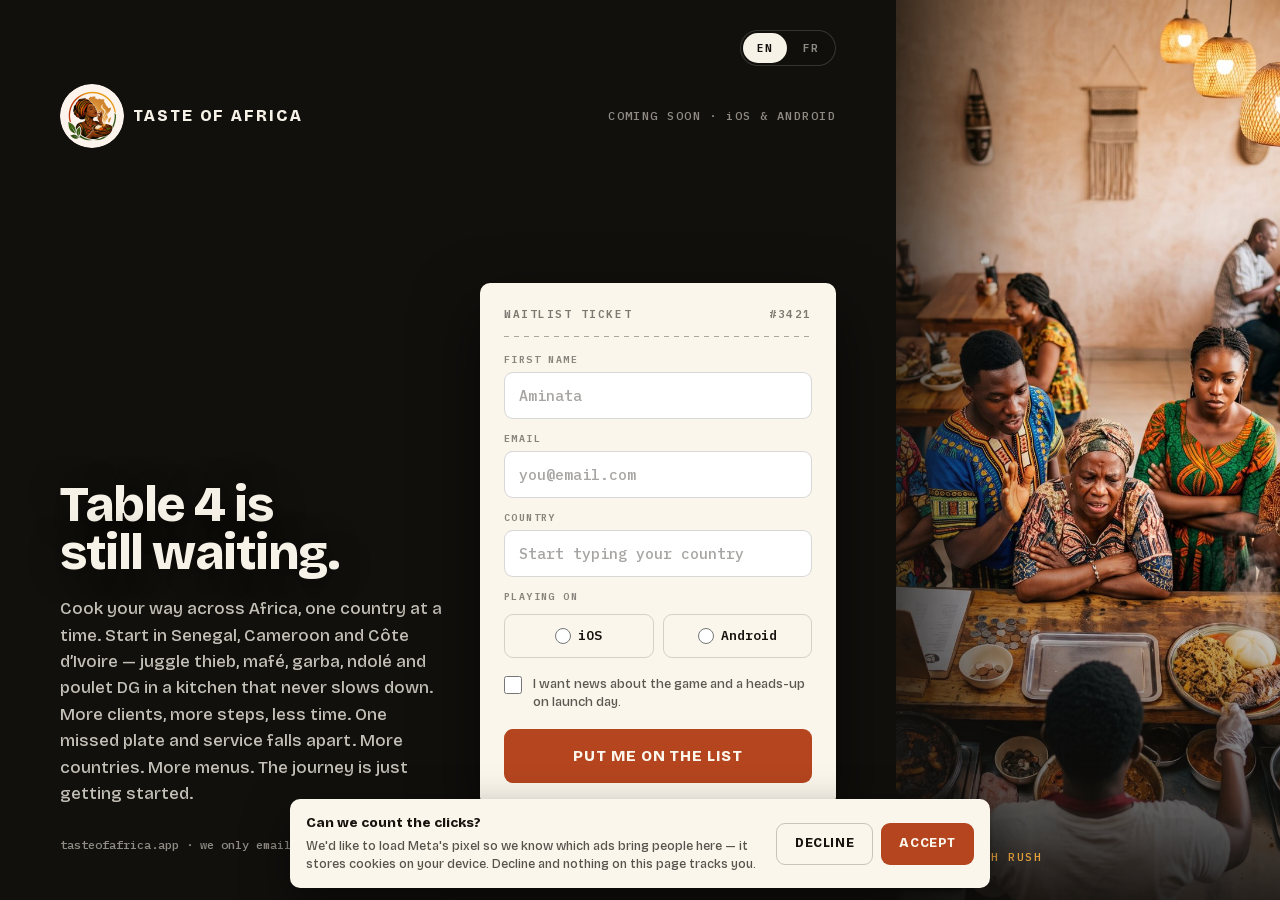
==== index.html @ 326b7d87 "Waitlist branchée sur MailerLite, vérifiée de bout en bout Endpoint du formulaire intégré (compte 25" ====
<!DOCTYPE html>
<html lang="en">
<head>
<meta charset="utf-8">
<meta name="viewport" content="width=device-width, initial-scale=1, viewport-fit=cover">
<title>Taste of Africa — a mobile cooking game. Join the waitlist.</title>
<meta name="description" content="Cook your way across Africa, one country at a time. Senegal, Cameroon, Côte d’Ivoire and more — thieb, mafé, garba, ndolé, poulet DG. Serve every plate before the table walks out. Coming soon on iOS and Android.">
<link rel="canonical" href="https://tasteofafrica.app/">
<meta name="theme-color" content="#12100D">
<meta name="color-scheme" content="dark">

<meta property="og:type" content="website">
<meta property="og:site_name" content="Taste of Africa">
<meta property="og:title" content="Table 4 is still waiting.">
<meta property="og:description" content="A mobile cooking game set in a busy African kitchen. Prep, assemble, fire, plate — before the table walks out. Coming soon.">
<meta property="og:url" content="https://tasteofafrica.app/">
<meta property="og:image" content="https://tasteofafrica.app/assets/og.jpg">
<meta property="og:image:width" content="1200">
<meta property="og:image:height" content="630">
<meta property="og:image:alt" content="A chef preparing food in a warm African kitchen, over the words Table 4 is still waiting.">
<meta name="twitter:card" content="summary_large_image">
<meta name="twitter:title" content="Table 4 is still waiting.">
<meta name="twitter:description" content="A mobile cooking game set in a busy African kitchen. Coming soon.">
<meta name="twitter:image" content="https://tasteofafrica.app/assets/og.jpg">

<!-- Small sizes get the logo's tricolour ring: the full illustration is a
     smudge below ~56px. Larger sizes get the artwork itself. -->
<link rel="icon" href="assets/favicon-32.png" sizes="32x32" type="image/png">
<link rel="icon" href="assets/favicon-48.png" sizes="48x48" type="image/png">
<link rel="icon" href="assets/favicon-192.png" sizes="192x192" type="image/png">
<link rel="apple-touch-icon" href="assets/apple-touch-icon.png">
<link rel="preload" as="image" href="assets/logo.png">
<link rel="preload" as="image" href="assets/hero.jpg">

<link rel="preload" as="font" type="font/woff2" href="assets/fonts/bricolage-grotesque-latin.woff2" crossorigin>
<link rel="preload" as="font" type="font/woff2" href="assets/fonts/ibm-plex-mono-500-latin.woff2" crossorigin>
<link rel="stylesheet" href="assets/fonts.css">

<style>
/* ─────────────────────────────────────────────────────────────
   Taste of Africa — waitlist one-pager
   Design: Claude Design handoff, options 1c (mobile) + 2a (desktop)
   ───────────────────────────────────────────────────────────── */

:root {
  --ink:        #12100D;   /* page background          */
  --ink-warm:   #16120E;   /* text on paper            */
  --cream:      #F7F2E8;   /* text on ink              */
  --paper:      #FBF6EC;   /* the waitlist ticket      */
  --amber:      #E8A33D;   /* accent / logo mark       */
  --amber-hi:   #F5B455;
  --rust:       #B4451F;   /* primary action           */
  --rust-hi:    #C9552C;

  --display: 'Bricolage Grotesque', system-ui, -apple-system, sans-serif;
  --mono: 'IBM Plex Mono', ui-monospace, SFMono-Regular, Menlo, monospace;

  --gutter: 20px;
}

*, *::before, *::after { box-sizing: border-box; }

html { -webkit-text-size-adjust: 100%; }

body {
  margin: 0;
  background: var(--ink);
  color: var(--cream);
  font-family: var(--display);
  font-weight: 500;
  -webkit-font-smoothing: antialiased;
  -webkit-tap-highlight-color: transparent;
}

a { color: var(--amber); text-decoration: none; }
a:hover { color: var(--amber-hi); }

:focus-visible {
  outline: 2px solid var(--amber);
  outline-offset: 3px;
  border-radius: 4px;
}

.skip {
  position: absolute; left: -9999px; top: 0; z-index: 20;
  padding: 12px 16px; background: var(--paper); color: var(--ink-warm);
  font: 600 13px/1 var(--mono); border-radius: 0 0 8px 0;
}
.skip:focus { left: 0; color: var(--ink-warm); }

/* ── shell ─────────────────────────────────────────────────── */

.page {
  min-height: 100vh;
  min-height: 100dvh;
  display: flex;
  justify-content: center;
}

.shell {
  width: 100%;
  max-width: 430px;
  padding: calc(22px + env(safe-area-inset-top)) var(--gutter)
           calc(26px + env(safe-area-inset-bottom));
  display: grid;
  grid-template-columns: minmax(0, 1fr);
  grid-template-areas:
    "topbar"
    "masthead"
    "reel"
    "body"
    "colophon";
  gap: 20px;
  align-content: start;
}

/* ── language switch, its own slim row at the very top ─────── */

.topbar {
  grid-area: topbar;
  display: flex;
  justify-content: flex-end;
}

.langswitch {
  display: flex;
  gap: 2px;
  padding: 2px;
  border: 1px solid rgba(247, 242, 232, .16);
  border-radius: 999px;
  background: rgba(18, 16, 13, .4);
}

.langswitch__btn {
  min-width: 38px;
  min-height: 28px;
  padding: 0 10px;
  border: none;
  border-radius: 999px;
  background: transparent;
  color: rgba(247, 242, 232, .55);
  font: 600 10.5px/1 var(--mono);
  letter-spacing: .1em;
  cursor: pointer;
}
.langswitch__btn:hover { color: var(--cream); }
.langswitch__btn[aria-pressed="true"] {
  background: var(--cream);
  color: var(--ink);
}

/* ── masthead ──────────────────────────────────────────────── */

.masthead {
  grid-area: masthead;
  display: flex;
  align-items: center;
  justify-content: space-between;
  gap: 12px;
}

.wordmark { display: flex; align-items: center; gap: 9px; }

/* The artwork only reads from about 56px up — below that it is a brown
   smudge, which is why the favicon uses the ring mark instead. */
.wordmark__mark {
  width: 52px; height: 52px;
  flex: none;
  display: block;
  border-radius: 50%;
}

.wordmark__text {
  font: 800 12.5px/1 var(--display);
  letter-spacing: .1em;
  text-transform: uppercase;
  margin: 0;
  /* the brand name never breaks; the badge beside it wraps instead —
     "OUVERTURE IMMINENTE" is long enough to push both onto two lines */
  white-space: nowrap;
}

.launch-badge {
  font: 500 10px/1 var(--mono);
  letter-spacing: .1em;
  color: rgba(247, 242, 232, .55);
  text-align: right;
}
.launch-badge .badge-long { display: none; }

/* ── video ─────────────────────────────────────────────────── */

.reel {
  grid-area: reel;
  position: relative;
}

.reel__frame {
  position: relative;
  border-radius: 22px;
  overflow: hidden;
  border: 1px solid rgba(247, 242, 232, .12);
  background: #000;
}

.reel__video {
  display: block;
  width: 100%;
  height: 268px;
  object-fit: cover;
  object-position: 50% 45%;
  background: #000;
}

.reel__scrim {
  position: absolute; left: 0; right: 0; bottom: 0;
  height: 96px;
  background: linear-gradient(180deg, rgba(18, 16, 13, 0), rgba(18, 16, 13, .9));
  pointer-events: none;
}

.reel__label {
  position: absolute; left: 16px; bottom: 14px;
  font: 500 10.5px/1 var(--mono);
  letter-spacing: .12em;
  color: var(--amber);
  pointer-events: none;
}


/* ── body: lede + ticket ───────────────────────────────────── */

.body {
  grid-area: body;
  display: flex;
  flex-direction: column;
  gap: 20px;
  min-width: 0;
}

.lede { min-width: 0; }

.lede h1 {
  margin: 0;
  font: 800 34px/1.02 var(--display);
  letter-spacing: -.02em;
  text-wrap: balance;
}

.lede p {
  margin: 10px 0 0;
  font: 500 14.5px/1.55 var(--display);
  color: rgba(247, 242, 232, .66);
  text-wrap: pretty;
}

/* ── the waitlist ticket ───────────────────────────────────── */

.ticket {
  /* the page is dark, but this card is paper — native inputs, checkboxes and
     radios must render light or Chrome fills them with the dark UA colours */
  color-scheme: light;
  background: var(--paper);
  color: var(--ink-warm);
  border-radius: 8px;
  padding: 20px 18px 18px;
  box-shadow: 0 14px 34px rgba(0, 0, 0, .35);
}

.ticket__head {
  display: flex;
  align-items: baseline;
  justify-content: space-between;
  font: 600 10.5px/1 var(--mono);
  letter-spacing: .14em;
  color: rgba(22, 18, 14, .55);
}

.ticket__head h2 {
  font: inherit;
  letter-spacing: inherit;
  margin: 0;
}

.ticket__perf {
  height: 1px;
  margin: 14px 0 16px;
  background: repeating-linear-gradient(90deg, rgba(22, 18, 14, .35) 0 5px, transparent 5px 10px);
}

.form { display: flex; flex-direction: column; gap: 14px; }

.field { display: flex; flex-direction: column; gap: 6px; }

.field__label,
.legend {
  padding-inline: 0;
  font: 600 9.5px/1 var(--mono);
  letter-spacing: .14em;
  color: rgba(22, 18, 14, .5);
  text-transform: uppercase;
  padding: 0;
}

.field input {
  width: 100%;
  padding: 13px;
  border: 1.5px solid rgba(22, 18, 14, .16);
  border-radius: 9px;
  background: #fff;
  color: var(--ink-warm);
  font: 500 16px var(--mono);   /* 16px keeps iOS from zooming on focus */
  outline: none;
}
.field input::placeholder { color: rgba(22, 18, 14, .38); }
.field input:focus { border-color: var(--ink-warm); }
.field input:user-invalid { border-color: var(--rust); }

/* country picker — a real <select>, so phones show their native wheel */
.field select {
  width: 100%;
  padding: 13px 38px 13px 13px;
  border: 1.5px solid rgba(22, 18, 14, .16);
  border-radius: 9px;
  background-color: #fff;
  color: var(--ink-warm);
  font: 500 16px var(--mono);
  outline: none;
  cursor: pointer;
  appearance: none;
  -webkit-appearance: none;
  background-image: url("data:image/svg+xml,%3Csvg xmlns='http://www.w3.org/2000/svg' viewBox='0 0 12 8'%3E%3Cpath d='M1 1.5 6 6.5l5-5' fill='none' stroke='%2316120E' stroke-width='1.7' stroke-linecap='round' stroke-linejoin='round'/%3E%3C/svg%3E");
  background-repeat: no-repeat;
  background-position: right 14px center;
  background-size: 12px 8px;
}
.field select:focus { border-color: var(--ink-warm); }

/* ── country type-ahead ───────────────────────────────────────
   262 options is unusable with a thumb, so the script swaps the
   <select> for this. The select stays in the DOM: it is the form
   control that actually submits, and the no-JavaScript fallback. */

.combo { position: relative; }
.combo[hidden] { display: none; }

/* once the script is running, the native select steps aside */
[data-country-field].combo-ready select { display: none; }

.combo__input {
  width: 100%;
  padding: 13px;
  border: 1.5px solid rgba(22, 18, 14, .16);
  border-radius: 9px;
  background: #fff;
  color: var(--ink-warm);
  font: 500 16px var(--mono);   /* 16px keeps iOS from zooming on focus */
  outline: none;
}
.combo__input::placeholder { color: rgba(22, 18, 14, .38); }
.combo__input:focus { border-color: var(--ink-warm); }
.combo__input[aria-expanded="true"] { border-color: var(--ink-warm); }
/* flag an unresolved entry only once they have left the field — not on the
   first keystroke, while they are still typing */
.combo__input[data-picked="no"]:not(:placeholder-shown):not(:focus) { border-color: var(--rust); }

.combo__list {
  position: absolute;
  z-index: 12;
  top: calc(100% + 5px);
  left: 0; right: 0;
  margin: 0;
  padding: 5px;
  list-style: none;
  max-height: min(42vh, 260px);
  overflow-y: auto;
  overscroll-behavior: contain;
  -webkit-overflow-scrolling: touch;
  background: #fff;
  border: 1.5px solid rgba(22, 18, 14, .16);
  border-radius: 9px;
  box-shadow: 0 16px 34px rgba(22, 18, 14, .22);
}
.combo__list[hidden] { display: none; }

.combo__option {
  padding: 11px 10px;
  border-radius: 6px;
  font: 500 14.5px/1.2 var(--mono);
  color: var(--ink-warm);
  cursor: pointer;
}
.combo__option[aria-selected="true"],
.combo__option:hover {
  background: rgba(180, 69, 31, .1);
  color: var(--rust);
}
.combo__option b { font-weight: 600; color: var(--rust); }

.combo__empty {
  padding: 11px 10px;
  font: 500 13px/1.35 var(--display);
  color: rgba(22, 18, 14, .5);
}
/* still on the placeholder option: read as a placeholder */
.field select:invalid { color: rgba(22, 18, 14, .38); }
.field select optgroup { font: 600 13px var(--mono); color: rgba(22, 18, 14, .55); }
.field select option { color: var(--ink-warm); font-weight: 500; }

.platform {
  border: none;
  margin: 0;
  padding: 0;
  display: flex;
  flex-direction: column;
}

/* A <legend> is not an ordinary flex child — browsers lift it out of the
   flow to sit in the fieldset's border, so `gap` on .platform does
   nothing at all. The breathing room has to come from here. */
.platform__options { display: flex; gap: 8px; margin-top: 11px; }

.platform__opt {
  flex: 1;
  display: flex;
  align-items: center;
  justify-content: center;
  gap: 7px;
  min-height: 46px;
  border: 1.5px solid rgba(22, 18, 14, .16);
  border-radius: 9px;
  font: 600 13px/1 var(--mono);
  cursor: pointer;
}
.platform__opt:hover { border-color: var(--ink-warm); }
.platform__opt:has(input:checked) { border-color: var(--ink-warm); }
.platform__opt:has(input:focus-visible) { outline: 2px solid var(--rust); outline-offset: 2px; }
.platform__opt input { width: 16px; height: 16px; accent-color: var(--rust); margin: 0; }

.consent {
  display: flex;
  gap: 10px;
  align-items: flex-start;
  font: 500 12px/1.45 var(--display);
  color: rgba(22, 18, 14, .7);
  cursor: pointer;
  padding: 2px 0;
}
.consent input {
  width: 18px; height: 18px;
  margin: 1px 0 0;
  accent-color: var(--rust);
  flex: none;
}

.form__error {
  font: 600 11.5px/1.4 var(--display);
  color: var(--rust);
}
.form__error:empty { display: none; }

.submit {
  width: 100%;
  min-height: 52px;
  border: none;
  border-radius: 9px;
  background: var(--rust);
  color: var(--paper);
  font: 800 14.5px/1 var(--display);
  letter-spacing: .06em;
  text-transform: uppercase;
  cursor: pointer;
}
.submit:hover { background: var(--rust-hi); }
.submit[disabled] { opacity: .6; cursor: progress; }

/* honeypot — bots fill it, humans never see it */
.trap {
  position: absolute;
  width: 1px; height: 1px;
  overflow: hidden;
  clip-path: inset(50%);
  white-space: nowrap;
}

.done {
  display: flex;
  flex-direction: column;
  gap: 8px;
  padding: 6px 0 4px;
}
.done__title { font: 800 20px/1.15 var(--display); }
.done__body { font: 500 13.5px/1.5 var(--display); color: rgba(22, 18, 14, .65); }
.done__stamp {
  margin-top: 6px;
  font: 600 10px/1 var(--mono);
  letter-spacing: .14em;
  color: rgba(22, 18, 14, .45);
}

.ticket[data-state="open"] .done,
.ticket[data-state="done"] .form { display: none; }

/* ── colophon ──────────────────────────────────────────────── */

.colophon {
  grid-area: colophon;
  margin: 0;
  font: 500 10.5px/1.4 var(--mono);
  color: rgba(247, 242, 232, .48);
  text-align: center;
}
.colophon .colophon-long { display: none; }

/* ─────────────────────────────────────────────────────────────
   Desktop — content left, the picture in a tall panel on the right.
   The hero is portrait (960×1538). Stretched full-bleed across a 16:10
   window a cover crop keeps two faces and throws away the queue of
   waiting customers, which is the whole point of the shot. A tall panel
   costs about a fifth of its width instead, and the scene survives.
   ───────────────────────────────────────────────────────────── */

@media (min-width: 900px) {
  :root { --gutter: 60px; }

  .shell {
    position: relative;
    z-index: 1;
    max-width: none;
    padding: 0;
    gap: 0;
    min-height: 100vh;
    min-height: 100dvh;
    grid-template-columns: minmax(0, 1fr) clamp(320px, 30vw, 440px);
    grid-template-areas:
      "topbar   reel"
      "masthead reel"
      "body     reel"
      "colophon reel";
    grid-template-rows: auto auto 1fr auto;
  }

  .topbar { padding: 30px var(--gutter) 0; }
  .langswitch__btn { min-width: 44px; min-height: 30px; font-size: 11px; }

  /* One screen tall, never more: on a narrow window the grid row would
     stretch it to the full scroll height and the crop would eat the
     scene. Sticky so it stays put while the left column scrolls. */
  .reel {
    position: sticky;
    top: 0;
    align-self: start;
    height: 100vh;
    height: 100dvh;
    overflow: hidden;
    background: #000;
  }
  .reel__frame { position: absolute; inset: 0; border: none; border-radius: 0; }
  .reel__video {
    width: 100%;
    height: 100%;
    aspect-ratio: auto;
    object-position: 50% 42%;
  }
  .reel__scrim {
    inset: 0;
    height: auto;
    background:
      linear-gradient(90deg, rgba(18, 16, 13, .72) 0%, rgba(18, 16, 13, .06) 34%, rgba(18, 16, 13, 0) 70%),
      linear-gradient(180deg, rgba(18, 16, 13, 0) 60%, rgba(18, 16, 13, .88) 100%);
  }
  .reel__label { left: 26px; bottom: 26px; font-size: 11.5px; letter-spacing: .14em; }

  .masthead { padding: 18px var(--gutter) 0; }
  .wordmark__mark { width: 64px; height: 64px; }
  .wordmark__text { font-size: 16px; letter-spacing: .12em; }
  .launch-badge { font-size: 12px; letter-spacing: .12em; }
  .launch-badge .badge-short { display: none; }
  .launch-badge .badge-long { display: inline; }

  .body {
    flex-direction: column;
    align-items: stretch;
    align-self: end;
    gap: 26px;
    padding: 34px var(--gutter) 28px;
  }

  .lede { flex: 1; max-width: 540px; }
  .lede h1 {
    font-size: clamp(40px, 3.9vw, 60px);
    line-height: .96;
    letter-spacing: -.03em;
    text-shadow: 0 2px 30px rgba(0, 0, 0, .5);
  }
  .lede h1 .break-mobile { display: none; }
  .lede p {
    margin-top: 20px;
    font-size: 17px;
    max-width: 420px;
    color: rgba(247, 242, 232, .78);
  }

  .ticket {
    flex: none;
    width: 100%;
    max-width: 400px;
    border-radius: 10px;
    padding: 26px 24px 24px;
    box-shadow: 0 26px 64px rgba(0, 0, 0, .6);
  }
  .ticket__head { font-size: 11px; }
  .ticket__perf { margin: 16px 0 18px; }
  .form { gap: 15px; }
  .field { gap: 7px; }
  .field__label, .legend { font-size: 10px; }
  .field input { padding: 13px 14px; font-size: 15px; }
  .field select { padding: 13px 38px 13px 14px; font-size: 15px; }
  .combo__input { padding: 13px 14px; font-size: 15px; }
  .combo__option { font-size: 13.5px; padding: 10px; }
  .platform__options { margin-top: 12px; gap: 9px; }
  .platform__opt { min-height: 44px; }
  .consent { gap: 11px; font-size: 13px; }
  .submit { min-height: 54px; font-size: 15px; }
  .done__title { font-size: 24px; }
  .done__body { font-size: 14.5px; }
  .done__stamp { font-size: 10.5px; margin-top: 8px; }

  .colophon {
    padding: 0 var(--gutter) 46px;
    text-align: left;
    font-size: 12px;
    color: rgba(247, 242, 232, .55);
  }
  .colophon .colophon-long { display: inline; }
}

/* Wide enough for the headline and the ticket to sit side by side.
   Below this the left column is too narrow to carry both. */
@media (min-width: 1250px) {
  .body {
    flex-direction: row;
    align-items: flex-end;   /* headline and ticket share a baseline at the foot */
    gap: 34px;
    padding: 40px var(--gutter) 30px;
  }
  .ticket { width: 356px; max-width: none; }
}

/* Short desktop windows: tighten the margins rather than let the ticket
   push the headline off screen. The clip is fixed, so scrolling is fine. */
@media (min-width: 900px) and (max-height: 780px) {
  .topbar { padding-top: 20px; }
  .masthead { padding-top: 12px; }
  .body { padding-block: 26px 20px; }
  .colophon { padding-bottom: 30px; }
  .lede h1 { font-size: clamp(42px, 4.4vw, 58px); }
  .lede p { margin-top: 16px; font-size: 17px; }
  .reel__label { bottom: 40px; }
}

/* ── tracking consent bar ─────────────────────────────────── */

.cookie-bar {
  position: fixed;
  left: 0; right: 0; bottom: 0;
  z-index: 30;
  display: flex;
  justify-content: center;
  padding: 12px;
  padding-bottom: calc(12px + env(safe-area-inset-bottom));
}
.cookie-bar[hidden] { display: none; }

.cookie-bar__card {
  color-scheme: light;
  width: 100%;
  max-width: 620px;
  background: var(--paper);
  color: var(--ink-warm);
  border-radius: 10px;
  padding: 16px 16px 14px;
  box-shadow: 0 18px 44px rgba(0, 0, 0, .5);
  display: flex;
  flex-direction: column;
  gap: 12px;
}

.cookie-bar__text {
  margin: 0;
  font: 500 12.5px/1.5 var(--display);
  color: rgba(22, 18, 14, .72);
}
.cookie-bar__text strong {
  display: block;
  margin-bottom: 3px;
  font-weight: 800;
  font-size: 13.5px;
  color: var(--ink-warm);
}

.cookie-bar__actions { display: flex; gap: 8px; }

.cookie-bar__btn {
  flex: 1;
  min-height: 44px;
  border-radius: 9px;
  font: 800 12.5px/1 var(--display);
  letter-spacing: .05em;
  text-transform: uppercase;
  cursor: pointer;
}
.cookie-bar__btn--solid { border: none; background: var(--rust); color: var(--paper); }
.cookie-bar__btn--solid:hover { background: var(--rust-hi); }
.cookie-bar__btn--ghost {
  border: 1.5px solid rgba(22, 18, 14, .22);
  background: transparent;
  color: var(--ink-warm);
}
.cookie-bar__btn--ghost:hover { border-color: var(--ink-warm); }

@media (min-width: 640px) {
  .cookie-bar__card {
    flex-direction: row;
    align-items: center;
    gap: 18px;
    max-width: 700px;
    padding: 14px 16px;
  }
  .cookie-bar__actions { flex: none; }
  .cookie-bar__btn { flex: none; padding: 0 18px; min-height: 42px; }
}

/* ── motion ────────────────────────────────────────────────── */

@media (prefers-reduced-motion: reduce) {
  * { animation-duration: .01ms !important; transition-duration: .01ms !important; }
}
</style>
</head>

<body>
<a class="skip" href="#waitlist" data-i18n="skip">Skip to the waitlist form</a>

<div class="page">
<div class="shell">

  <div class="topbar">
    <div class="langswitch" role="group" data-i18n-aria="langGroup" aria-label="Language">
      <button type="button" class="langswitch__btn" data-set-lang="en">EN</button>
      <button type="button" class="langswitch__btn" data-set-lang="fr">FR</button>
    </div>
  </div>

  <header class="masthead">
    <div class="wordmark">
      <img class="wordmark__mark" src="assets/logo.png" width="256" height="256" alt="" aria-hidden="true">
      <p class="wordmark__text">Taste of Africa</p>
    </div>
    <p class="launch-badge">
      <span class="badge-short" data-i18n="badgeShort">COMING SOON</span>
      <span class="badge-long" data-i18n="badgeLong">COMING SOON · iOS &amp; ANDROID</span>
    </p>
  </header>

  <div class="reel">
    <div class="reel__frame">
      <img
        class="reel__video"
        src="assets/hero.jpg"
        width="960" height="1538"
        fetchpriority="high"
        decoding="async"
        data-i18n-alt="heroAlt"
        alt="Customers crowding the counter of a West African restaurant, waiting for their orders">
      <div class="reel__scrim" aria-hidden="true"></div>
      <p class="reel__label" data-i18n="reelLabel">THE LUNCH RUSH</p>
    </div>
  </div>

  <div class="body">

    <div class="lede">
      <h1 data-i18n-html="headline">Table&nbsp;4 is<br class="break-mobile"> still waiting.</h1>
      <p data-i18n="lede">Cook your way across Africa, one country at a time. Start in Senegal, Cameroon and Côte d’Ivoire — juggle thieb, mafé, garba, ndolé and poulet DG in a kitchen that never slows down. More clients, more steps, less time. One missed plate and service falls apart. More countries. More menus. The journey is just getting started.</p>
    </div>

    <section class="ticket" id="waitlist" data-state="open" aria-labelledby="ticket-title">
      <div class="ticket__head">
        <h2 id="ticket-title" data-i18n="ticketHead">WAITLIST TICKET</h2>
        <span aria-hidden="true">#3421</span>
      </div>
      <div class="ticket__perf" aria-hidden="true"></div>

      <form class="form" novalidate>
        <label class="field">
          <span class="field__label" data-i18n="labelFirst">First name</span>
          <input name="first" type="text" required autocomplete="given-name" placeholder="Aminata">
        </label>

        <label class="field">
          <span class="field__label" data-i18n="labelEmail">Email</span>
          <input name="email" type="email" required autocomplete="email" data-i18n-ph="phEmail" placeholder="you@email.com">
        </label>

        <div class="field" data-country-field>
          <label class="field__label" for="country-input" data-i18n="labelCountry">Country</label>

          <!-- Type-ahead. Hidden until the script takes over, so the plain
               <select> below stays usable with no JavaScript. -->
          <div class="combo" hidden>
            <input id="country-input" class="combo__input" type="text" role="combobox"
                   aria-expanded="false" aria-autocomplete="list" aria-controls="country-listbox"
                   autocomplete="off" spellcheck="false" data-i18n-ph="phCountry"
                   placeholder="Start typing your country">
            <ul id="country-listbox" class="combo__list" role="listbox" hidden></ul>
          </div>

          <select name="country" required autocomplete="country" data-i18n-aria="labelCountry" aria-label="Country">
            <option value="" selected disabled>Where are you cooking from?</option>
            <optgroup data-i18n-label="grpAfrica" label="Africa">
            <option value="DZ">Algeria</option>
            <option value="AO">Angola</option>
            <option value="BJ">Benin</option>
            <option value="BW">Botswana</option>
            <option value="BF">Burkina Faso</option>
            <option value="BI">Burundi</option>
            <option value="CM">Cameroon</option>
            <option value="IC">Canary Islands</option>
            <option value="CV">Cape Verde</option>
            <option value="CF">Central African Republic</option>
            <option value="EA">Ceuta & Melilla</option>
            <option value="TD">Chad</option>
            <option value="IO">Chagos Archipelago</option>
            <option value="KM">Comoros</option>
            <option value="CG">Congo - Brazzaville</option>
            <option value="CD">Congo - Kinshasa</option>
            <option value="CI">Côte d’Ivoire</option>
            <option value="DJ">Djibouti</option>
            <option value="EG">Egypt</option>
            <option value="GQ">Equatorial Guinea</option>
            <option value="ER">Eritrea</option>
            <option value="SZ">Eswatini</option>
            <option value="ET">Ethiopia</option>
            <option value="TF">French Southern Territories</option>
            <option value="GA">Gabon</option>
            <option value="GM">Gambia</option>
            <option value="GH">Ghana</option>
            <option value="GN">Guinea</option>
            <option value="GW">Guinea-Bissau</option>
            <option value="KE">Kenya</option>
            <option value="LS">Lesotho</option>
            <option value="LR">Liberia</option>
            <option value="LY">Libya</option>
            <option value="MG">Madagascar</option>
            <option value="MW">Malawi</option>
            <option value="ML">Mali</option>
            <option value="MR">Mauritania</option>
            <option value="MU">Mauritius</option>
            <option value="YT">Mayotte</option>
            <option value="MA">Morocco</option>
            <option value="MZ">Mozambique</option>
            <option value="NA">Namibia</option>
            <option value="NE">Niger</option>
            <option value="NG">Nigeria</option>
            <option value="RW">Rwanda</option>
            <option value="RE">Réunion</option>
            <option value="SN">Senegal</option>
            <option value="SC">Seychelles</option>
            <option value="SL">Sierra Leone</option>
            <option value="SO">Somalia</option>
            <option value="ZA">South Africa</option>
            <option value="SS">South Sudan</option>
            <option value="SH">St. Helena</option>
            <option value="SD">Sudan</option>
            <option value="ST">São Tomé & Príncipe</option>
            <option value="TZ">Tanzania</option>
            <option value="TG">Togo</option>
            <option value="TN">Tunisia</option>
            <option value="UG">Uganda</option>
            <option value="EH">Western Sahara</option>
            <option value="ZM">Zambia</option>
            <option value="ZW">Zimbabwe</option>
            </optgroup>
            <optgroup data-i18n-label="grpElsewhere" label="Elsewhere">
            <option value="AF">Afghanistan</option>
            <option value="AL">Albania</option>
            <option value="AS">American Samoa</option>
            <option value="AD">Andorra</option>
            <option value="AI">Anguilla</option>
            <option value="AQ">Antarctica</option>
            <option value="AG">Antigua & Barbuda</option>
            <option value="AR">Argentina</option>
            <option value="AM">Armenia</option>
            <option value="AW">Aruba</option>
            <option value="AC">Ascension Island</option>
            <option value="AU">Australia</option>
            <option value="AT">Austria</option>
            <option value="AZ">Azerbaijan</option>
            <option value="BS">Bahamas</option>
            <option value="BH">Bahrain</option>
            <option value="BD">Bangladesh</option>
            <option value="BB">Barbados</option>
            <option value="BY">Belarus</option>
            <option value="BE">Belgium</option>
            <option value="BZ">Belize</option>
            <option value="BM">Bermuda</option>
            <option value="BT">Bhutan</option>
            <option value="BO">Bolivia</option>
            <option value="BA">Bosnia & Herzegovina</option>
            <option value="BV">Bouvet Island</option>
            <option value="BR">Brazil</option>
            <option value="VG">British Virgin Islands</option>
            <option value="BN">Brunei</option>
            <option value="BG">Bulgaria</option>
            <option value="KH">Cambodia</option>
            <option value="CA">Canada</option>
            <option value="BQ">Caribbean Netherlands</option>
            <option value="KY">Cayman Islands</option>
            <option value="CL">Chile</option>
            <option value="CN">China mainland</option>
            <option value="CX">Christmas Island</option>
            <option value="CP">Clipperton Island</option>
            <option value="CC">Cocos (Keeling) Islands</option>
            <option value="CO">Colombia</option>
            <option value="CK">Cook Islands</option>
            <option value="CR">Costa Rica</option>
            <option value="HR">Croatia</option>
            <option value="CU">Cuba</option>
            <option value="CW">Curaçao</option>
            <option value="CY">Cyprus</option>
            <option value="CZ">Czechia</option>
            <option value="DK">Denmark</option>
            <option value="DG">Diego Garcia</option>
            <option value="DM">Dominica</option>
            <option value="DO">Dominican Republic</option>
            <option value="EC">Ecuador</option>
            <option value="SV">El Salvador</option>
            <option value="EE">Estonia</option>
            <option value="EU">European Union</option>
            <option value="EZ">Eurozone</option>
            <option value="FK">Falkland Islands</option>
            <option value="FO">Faroe Islands</option>
            <option value="FJ">Fiji</option>
            <option value="FI">Finland</option>
            <option value="FR">France</option>
            <option value="GF">French Guiana</option>
            <option value="PF">French Polynesia</option>
            <option value="GE">Georgia</option>
            <option value="DE">Germany</option>
            <option value="GI">Gibraltar</option>
            <option value="GR">Greece</option>
            <option value="GL">Greenland</option>
            <option value="GD">Grenada</option>
            <option value="GP">Guadeloupe</option>
            <option value="GU">Guam</option>
            <option value="GT">Guatemala</option>
            <option value="GG">Guernsey</option>
            <option value="GY">Guyana</option>
            <option value="HT">Haiti</option>
            <option value="HM">Heard & McDonald Islands</option>
            <option value="HN">Honduras</option>
            <option value="HK">Hong Kong</option>
            <option value="HU">Hungary</option>
            <option value="IS">Iceland</option>
            <option value="IN">India</option>
            <option value="ID">Indonesia</option>
            <option value="IR">Iran</option>
            <option value="IQ">Iraq</option>
            <option value="IE">Ireland</option>
            <option value="IM">Isle of Man</option>
            <option value="IL">Israel</option>
            <option value="IT">Italy</option>
            <option value="JM">Jamaica</option>
            <option value="JP">Japan</option>
            <option value="JE">Jersey</option>
            <option value="JO">Jordan</option>
            <option value="KZ">Kazakhstan</option>
            <option value="KI">Kiribati</option>
            <option value="XK">Kosovo</option>
            <option value="KW">Kuwait</option>
            <option value="KG">Kyrgyzstan</option>
            <option value="LA">Laos</option>
            <option value="LV">Latvia</option>
            <option value="LB">Lebanon</option>
            <option value="LI">Liechtenstein</option>
            <option value="LT">Lithuania</option>
            <option value="LU">Luxembourg</option>
            <option value="MO">Macao</option>
            <option value="MY">Malaysia</option>
            <option value="MV">Maldives</option>
            <option value="MT">Malta</option>
            <option value="MH">Marshall Islands</option>
            <option value="MQ">Martinique</option>
            <option value="MX">Mexico</option>
            <option value="FM">Micronesia</option>
            <option value="MD">Moldova</option>
            <option value="MC">Monaco</option>
            <option value="MN">Mongolia</option>
            <option value="ME">Montenegro</option>
            <option value="MS">Montserrat</option>
            <option value="MM">Myanmar (Burma)</option>
            <option value="NR">Nauru</option>
            <option value="NP">Nepal</option>
            <option value="NL">Netherlands</option>
            <option value="NC">New Caledonia</option>
            <option value="NZ">New Zealand</option>
            <option value="NI">Nicaragua</option>
            <option value="NU">Niue</option>
            <option value="NF">Norfolk Island</option>
            <option value="KP">North Korea</option>
            <option value="MK">North Macedonia</option>
            <option value="MP">Northern Mariana Islands</option>
            <option value="NO">Norway</option>
            <option value="OM">Oman</option>
            <option value="QO">Outlying Oceania</option>
            <option value="PK">Pakistan</option>
            <option value="PW">Palau</option>
            <option value="PS">Palestinian Territories</option>
            <option value="PA">Panama</option>
            <option value="PG">Papua New Guinea</option>
            <option value="PY">Paraguay</option>
            <option value="PE">Peru</option>
            <option value="PH">Philippines</option>
            <option value="PN">Pitcairn Islands</option>
            <option value="PL">Poland</option>
            <option value="PT">Portugal</option>
            <option value="PR">Puerto Rico</option>
            <option value="QA">Qatar</option>
            <option value="RO">Romania</option>
            <option value="RU">Russia</option>
            <option value="WS">Samoa</option>
            <option value="SM">San Marino</option>
            <option value="CQ">Sark</option>
            <option value="SA">Saudi Arabia</option>
            <option value="RS">Serbia</option>
            <option value="SG">Singapore</option>
            <option value="SX">Sint Maarten</option>
            <option value="SK">Slovakia</option>
            <option value="SI">Slovenia</option>
            <option value="GS">So. Georgia & So. Sandwich Isl.</option>
            <option value="SB">Solomon Islands</option>
            <option value="KR">South Korea</option>
            <option value="ES">Spain</option>
            <option value="LK">Sri Lanka</option>
            <option value="BL">St. Barthélemy</option>
            <option value="KN">St. Kitts & Nevis</option>
            <option value="LC">St. Lucia</option>
            <option value="MF">St. Martin</option>
            <option value="PM">St. Pierre & Miquelon</option>
            <option value="VC">St. Vincent & Grenadines</option>
            <option value="SR">Suriname</option>
            <option value="SJ">Svalbard & Jan Mayen</option>
            <option value="SE">Sweden</option>
            <option value="CH">Switzerland</option>
            <option value="SY">Syria</option>
            <option value="TW">Taiwan</option>
            <option value="TJ">Tajikistan</option>
            <option value="TH">Thailand</option>
            <option value="TL">Timor-Leste</option>
            <option value="TK">Tokelau</option>
            <option value="TO">Tonga</option>
            <option value="TT">Trinidad & Tobago</option>
            <option value="TA">Tristan da Cunha</option>
            <option value="TM">Turkmenistan</option>
            <option value="TC">Turks & Caicos Islands</option>
            <option value="TV">Tuvalu</option>
            <option value="TR">Türkiye</option>
            <option value="UM">U.S. Outlying Islands</option>
            <option value="VI">U.S. Virgin Islands</option>
            <option value="UA">Ukraine</option>
            <option value="AE">United Arab Emirates</option>
            <option value="GB">United Kingdom</option>
            <option value="UN">United Nations</option>
            <option value="US">United States</option>
            <option value="UY">Uruguay</option>
            <option value="UZ">Uzbekistan</option>
            <option value="VU">Vanuatu</option>
            <option value="VA">Vatican City</option>
            <option value="VE">Venezuela</option>
            <option value="VN">Vietnam</option>
            <option value="WF">Wallis & Futuna</option>
            <option value="YE">Yemen</option>
            <option value="AX">Åland Islands</option>
            </optgroup>
          </select>
        </div>

        <fieldset class="platform">
          <legend class="legend" data-i18n="labelPlatform">Playing on</legend>
          <div class="platform__options">
            <label class="platform__opt"><input name="platform" type="radio" value="iOS">iOS</label>
            <label class="platform__opt"><input name="platform" type="radio" value="Android">Android</label>
          </div>
        </fieldset>

        <label class="consent">
          <input name="consent" type="checkbox" value="yes">
          <span data-i18n="consentLine">I want news about the game and a heads-up on launch day.</span>
        </label>

        <p class="trap" aria-hidden="true">
          <label data-i18n="trap">Leave this field empty<input name="_gotcha" type="text" tabindex="-1" autocomplete="off"></label>
        </p>

        <p class="form__error" role="alert" aria-live="polite"></p>

        <button class="submit" type="submit" data-i18n="submit">Put me on the list</button>
      </form>

      <div class="done" role="status" aria-live="polite">
        <p class="done__title" data-i18n="doneTitle">Order in.</p>
        <p class="done__body" data-i18n="doneBody">One last step: open the email we just sent and confirm. Then we'll write the day the restaurant opens its doors.</p>
        <p class="done__stamp" data-i18n="doneStamp">SERVED · THANK YOU</p>
      </div>
    </section>

  </div>

  <p class="colophon" data-i18n-html="colophon">
    tasteofafrica.app<span class="colophon-long"> · we only email about the game</span> · unsubscribe anytime
  </p>

</div>
</div>

<aside class="cookie-bar" id="cookie-bar" aria-label="Tracking consent" hidden>
  <div class="cookie-bar__card">
    <p class="cookie-bar__text">
      <strong data-i18n="cookieTitle">Can we count the clicks?</strong>
      <span data-i18n="cookieText">We'd like to load Meta's pixel so we know which ads bring people here — it stores
      cookies on your device. Decline and nothing on this page tracks you.</span>
    </p>
    <div class="cookie-bar__actions">
      <button type="button" class="cookie-bar__btn cookie-bar__btn--ghost" data-consent="denied" data-i18n="decline">Decline</button>
      <button type="button" class="cookie-bar__btn cookie-bar__btn--solid" data-consent="granted" data-i18n="accept">Accept</button>
    </div>
  </div>
</aside>

<script>
(function () {
  'use strict';

  /* ════════════════════════════════════════════════════════════
     ▼ THE ONE THING TO FILL IN BEFORE GOING LIVE ▼

     Where signups go. Paste the POST URL of your form here.

     MailerLite: Forms → Embedded forms → your form → Overview →
     "Embed form to your website" → HTML tab. Inside that snippet is a
     <form action="..."> — that URL is what goes below, and set
     WAITLIST_FORMAT to 'mailerlite' so the field names are mapped to
     the fields[...] shape MailerLite expects.

     Formspree, Buttondown, ConvertKit, Mailchimp: paste their endpoint
     and leave WAITLIST_FORMAT as 'plain'.

     While the endpoint is empty the form refuses to submit and says so
     on screen, so a signup can never be silently dropped.
     ════════════════════════════════════════════════════════════ */
  var WAITLIST_ENDPOINT = 'https://assets.mailerlite.com/jsonp/2565278/forms/195326870943696122/subscribe';
  var WAITLIST_FORMAT = 'mailerlite';   // 'mailerlite' | 'plain'

  /* ── English / French ─────────────────────────────────────────
     Every visible string lives here. In the markup, elements carry
     data-i18n (textContent), data-i18n-html, data-i18n-ph
     (placeholder), data-i18n-aria or data-i18n-label (optgroup).
     Country names are NOT in this table — Intl.DisplayNames
     translates them from their ISO codes at no cost in bytes. */

  var LANG_KEY = 'toa-lang';

  var T = {
    en: {
      title:        'Taste of Africa — a mobile cooking game. Join the waitlist.',
      metaDesc:     'Cook your way across Africa, one country at a time. Senegal, Cameroon, Côte d\u2019Ivoire and more — thieb, mafé, garba, ndolé, poulet DG. Serve every plate before the table walks out. Coming soon on iOS and Android.',
      skip:         'Skip to the waitlist form',
      langGroup:    'Language',
      badgeShort:   'COMING SOON',
      badgeLong:    'COMING SOON · iOS & ANDROID',
      heroAlt:      'Customers crowding the counter of a West African restaurant, waiting for their orders',
      reelLabel:    'THE LUNCH RUSH',
      /* non-breaking space: "Table 4" must never split across lines */
      headline:     'Table&nbsp;4 is<br class="break-mobile"> still waiting.',
      lede:         'Cook your way across Africa, one country at a time. Start in Senegal, Cameroon and Côte d\u2019Ivoire — juggle thieb, mafé, garba, ndolé and poulet DG in a kitchen that never slows down. More clients, more steps, less time. One missed plate and service falls apart. More countries. More menus. The journey is just getting started.',
      ticketHead:   'WAITLIST TICKET',
      labelFirst:   'First name',
      labelEmail:   'Email',
      phEmail:      'you@email.com',
      labelCountry: 'Country',
      phCountry:    'Start typing your country',
      comboEmpty:   'No country matches that.',
      grpAfrica:    'Africa',
      grpElsewhere: 'Elsewhere',
      labelPlatform:'Playing on',
      consentLine:  'I want news about the game and a heads-up on launch day.',
      trap:         'Leave this field empty',
      submit:       'Put me on the list',
      sending:      'Sending…',
      doneTitle:    'Order in.',
      doneTitleName:'Order in, {name}.',
      doneBody:     "One last step: open the email we just sent and confirm. Then we'll write the day the restaurant opens its doors.",
      doneStamp:    'SERVED · THANK YOU',
      colophon:     'tasteofafrica.app<span class="colophon-long"> · we only email about the game</span> · unsubscribe anytime',
      cookieTitle:  'Can we count the clicks?',
      cookieText:   "We'd like to load Meta's pixel so we know which ads bring people here — it stores cookies on your device. Decline and nothing on this page tracks you.",
      decline:      'Decline',
      accept:       'Accept',
      errName:      'A first name, so we know who is at the table.',
      errEmail:     'We need a real email address to reach you.',
      errCountry:   'Pick a country — it tells us where to open first.',
      errConsent:   "Tick the box and we're good to go.",
      errNetwork:   "That didn't go through. Try again in a moment?",
      errOffline:   'Looks like the connection dropped. Try again in a moment?',
      errUnwired:   'The waitlist is not connected yet — set WAITLIST_ENDPOINT in index.html.'
    },
    fr: {
      title:        'Taste of Africa — un jeu de cuisine mobile. Rejoins la liste d’attente.',
      metaDesc:     'Cuisine à travers l\u2019Afrique, un pays après l\u2019autre. Sénégal, Cameroun, Côte d\u2019Ivoire et plus — thieb, mafé, garba, ndolé, poulet DG. Sers chaque plat avant que la table ne parte. Ouverture imminente sur iOS et Android.',
      skip:         'Aller au formulaire d’inscription',
      langGroup:    'Langue',
      badgeShort:   'OUVERTURE IMMINENTE',
      badgeLong:    'OUVERTURE IMMINENTE · iOS & ANDROID',
      heroAlt:      'Des clients pressés au comptoir d’un restaurant ouest-africain, attendant leur commande',
      reelLabel:    'LE COUP DE FEU',
      headline:     'La table&nbsp;4<br class="break-mobile"> attend toujours.',
      lede:         'Cuisine à travers l\u2019Afrique, un pays après l\u2019autre. Ça commence au Sénégal, au Cameroun et en Côte d\u2019Ivoire — enchaîne thieb, mafé, garba, ndolé et poulet DG dans une cuisine qui ne ralentit jamais. Plus de clients, plus d\u2019étapes, moins de temps. Un plat manqué et le service s\u2019écroule. D\u2019autres pays. D\u2019autres menus. Le voyage ne fait que commencer.',
      ticketHead:   'TICKET D’ATTENTE',
      labelFirst:   'Prénom',
      labelEmail:   'E-mail',
      phEmail:      'toi@email.com',
      labelCountry: 'Pays',
      phCountry:    'Commence à taper ton pays',
      comboEmpty:   'Aucun pays ne correspond.',
      grpAfrica:    'Afrique',
      grpElsewhere: 'Ailleurs',
      labelPlatform:'Tu joues sur',
      consentLine:  'Je veux des nouvelles du jeu et être prévenu le jour du lancement.',
      trap:         'Laisse ce champ vide',
      submit:       'Inscris-moi sur la liste',
      sending:      'Envoi…',
      doneTitle:    'Commande passée.',
      doneTitleName:'Commande passée, {name}.',
      doneBody:     'Dernière étape : ouvre l’e-mail qu’on vient de t’envoyer et confirme. On t’écrit ensuite le jour où le restaurant ouvre ses portes.',
      doneStamp:    'SERVI · MERCI',
      colophon:     'tasteofafrica.app<span class="colophon-long"> · on n’écrit que pour parler du jeu</span> · désinscription à tout moment',
      cookieTitle:  'On peut compter les clics ?',
      cookieText:   'On aimerait charger le pixel de Meta pour savoir quelles publicités amènent du monde ici — il dépose des cookies sur ton appareil. Refuse, et rien sur cette page ne te suit.',
      decline:      'Refuser',
      accept:       'Accepter',
      errName:      'Un prénom, pour savoir qui est à table.',
      errEmail:     'Il nous faut une vraie adresse e-mail pour te joindre.',
      errCountry:   'Choisis un pays — ça nous dit où ouvrir en premier.',
      errConsent:   'Coche la case et c’est parti.',
      errNetwork:   'Ça n’est pas passé. On réessaie dans un instant ?',
      errOffline:   'La connexion semble coupée. On réessaie dans un instant ?',
      errUnwired:   'La liste d’attente n’est pas branchée — renseigne WAITLIST_ENDPOINT dans index.html.'
    }
  };

  var stored = null;
  try { stored = localStorage.getItem(LANG_KEY); } catch (e) { /* private mode */ }
  var lang = T[stored] ? stored
           : (String(navigator.language || 'en').toLowerCase().indexOf('fr') === 0 ? 'fr' : 'en');

  var t = function (key) {
    return (T[lang] && T[lang][key]) || T.en[key] || '';
  };

  /* Anything whose text depends on state as well as language re-renders
     through these, so a mid-session language switch stays consistent. */
  var restate = [];

  var each = function (selector, fn) {
    Array.prototype.forEach.call(document.querySelectorAll(selector), fn);
  };

  var localiseCountries = function () {
    var select = document.querySelector('select[name="country"]');
    if (!select || typeof Intl === 'undefined' || !Intl.DisplayNames) return;
    var names;
    try { names = new Intl.DisplayNames([lang], { type: 'region' }); } catch (e) { return; }

    each('select[name="country"] optgroup', function (group) {
      var options = Array.prototype.slice.call(group.children);
      options.forEach(function (option) {
        try {
          var name = names.of(option.value);
          if (name && name !== option.value) option.textContent = name;
        } catch (e) { /* unknown code: keep what was served */ }
      });
      options
        .sort(function (a, b) { return a.textContent.localeCompare(b.textContent, lang); })
        .forEach(function (option) { group.appendChild(option); });
    });
  };

  var applyLang = function (next) {
    if (T[next]) lang = next;
    document.documentElement.lang = lang;
    document.title = t('title');

    var description = document.querySelector('meta[name="description"]');
    if (description) description.setAttribute('content', t('metaDesc'));

    each('[data-i18n]', function (el) { el.textContent = t(el.getAttribute('data-i18n')); });
    each('[data-i18n-html]', function (el) { el.innerHTML = t(el.getAttribute('data-i18n-html')); });
    each('[data-i18n-ph]', function (el) { el.setAttribute('placeholder', t(el.getAttribute('data-i18n-ph'))); });
    each('[data-i18n-aria]', function (el) { el.setAttribute('aria-label', t(el.getAttribute('data-i18n-aria'))); });
    each('[data-i18n-alt]', function (el) { el.setAttribute('alt', t(el.getAttribute('data-i18n-alt'))); });
    each('[data-i18n-label]', function (el) { el.setAttribute('label', t(el.getAttribute('data-i18n-label'))); });

    localiseCountries();
    restate.forEach(function (fn) { fn(); });

    each('[data-set-lang]', function (button) {
      button.setAttribute('aria-pressed', button.getAttribute('data-set-lang') === lang ? 'true' : 'false');
    });
  };

  each('[data-set-lang]', function (button) {
    button.addEventListener('click', function () {
      applyLang(button.getAttribute('data-set-lang'));
      try { localStorage.setItem(LANG_KEY, lang); } catch (e) { /* private mode */ }
    });
  });

  /* ── country type-ahead ───────────────────────────────────
     Reads its data straight off the <select>, which stays the control
     that submits — so translation, validation and the payload all keep
     working untouched. Africa is ranked first: it is the audience. */

  (function () {
    var field  = document.querySelector('[data-country-field]');
    if (!field) return;
    var select = field.querySelector('select');
    var combo  = field.querySelector('.combo');
    var input  = field.querySelector('.combo__input');
    var list   = field.querySelector('.combo__list');
    if (!select || !combo || !input || !list) return;

    var groups = select.querySelectorAll('optgroup');
    var MAX = 8;
    var active = -1;
    var shown = [];

    // "Sénégal" and "Senegal" must both match "senegal"
    var plain = function (value) {
      return String(value)
        .normalize('NFD').replace(/[\u0300-\u036f]/g, '')
        .toLowerCase().replace(/['’]/g, ' ').trim();
    };

    var entries = function () {
      var out = [];
      Array.prototype.forEach.call(groups, function (group, groupIndex) {
        Array.prototype.forEach.call(group.children, function (option) {
          out.push({ code: option.value, name: option.textContent, africa: groupIndex === 0 });
        });
      });
      return out;
    };

    var rank = function (query) {
      var q = plain(query);
      if (!q) {
        // nothing typed yet: offer African countries as a hint
        return entries().filter(function (e) { return e.africa; }).slice(0, MAX);
      }
      var starts = [], contains = [];
      entries().forEach(function (e) {
        var at = plain(e.name).indexOf(q);
        if (at === 0) starts.push(e);
        else if (at > 0) contains.push(e);
      });
      var africaFirst = function (a, b) { return (b.africa ? 1 : 0) - (a.africa ? 1 : 0); };
      return starts.sort(africaFirst).concat(contains.sort(africaFirst)).slice(0, MAX);
    };

    var close = function () {
      list.hidden = true;
      list.innerHTML = '';
      input.setAttribute('aria-expanded', 'false');
      input.removeAttribute('aria-activedescendant');
      active = -1;
      shown = [];
    };

    var highlight = function (name, query) {
      var q = plain(query);
      if (!q) return document.createTextNode(name);
      var at = plain(name).indexOf(q);
      if (at < 0) return document.createTextNode(name);
      var fragment = document.createDocumentFragment();
      fragment.appendChild(document.createTextNode(name.slice(0, at)));
      var hit = document.createElement('b');
      hit.textContent = name.slice(at, at + q.length);
      fragment.appendChild(hit);
      fragment.appendChild(document.createTextNode(name.slice(at + q.length)));
      return fragment;
    };

    var open = function () {
      shown = rank(input.value);
      list.innerHTML = '';

      if (!shown.length) {
        var empty = document.createElement('li');
        empty.className = 'combo__empty';
        empty.textContent = t('comboEmpty');
        list.appendChild(empty);
        list.hidden = false;
        input.setAttribute('aria-expanded', 'true');
        return;
      }

      shown.forEach(function (entry, i) {
        var option = document.createElement('li');
        option.className = 'combo__option';
        option.id = 'country-option-' + i;
        option.setAttribute('role', 'option');
        option.setAttribute('aria-selected', 'false');
        option.appendChild(highlight(entry.name, input.value));
        option.addEventListener('mousedown', function (event) {
          event.preventDefault();          // don't blur before we read it
          pick(entry);
        });
        list.appendChild(option);
      });

      active = -1;
      list.hidden = false;
      input.setAttribute('aria-expanded', 'true');
    };

    var move = function (step) {
      if (list.hidden || !shown.length) { open(); return; }
      active = (active + step + shown.length) % shown.length;
      Array.prototype.forEach.call(list.children, function (option, i) {
        option.setAttribute('aria-selected', i === active ? 'true' : 'false');
        if (i === active) {
          input.setAttribute('aria-activedescendant', option.id);
          if (option.scrollIntoView) option.scrollIntoView({ block: 'nearest' });
        }
      });
    };

    var pick = function (entry) {
      select.value = entry.code;
      input.value = entry.name;
      input.dataset.picked = 'yes';
      close();
    };

    var clear = function () {
      select.value = '';
      input.dataset.picked = 'no';
    };

    /* Someone who types a full name and tabs away without choosing from
       the list still means it — resolve it rather than lose the answer. */
    var resolveTyped = function () {
      var typed = plain(input.value);
      if (!typed) { clear(); input.value = ''; return; }
      var exact = null;
      entries().forEach(function (e) { if (!exact && plain(e.name) === typed) exact = e; });
      if (exact) { pick(exact); return; }
      var only = rank(input.value);
      if (only.length === 1) { pick(only[0]); return; }
      clear();
    };

    input.addEventListener('input', function () { clear(); open(); });
    input.addEventListener('focus', function () { if (list.hidden) open(); });

    input.addEventListener('keydown', function (event) {
      if (event.key === 'ArrowDown') { event.preventDefault(); move(1); }
      else if (event.key === 'ArrowUp') { event.preventDefault(); move(-1); }
      else if (event.key === 'Enter') {
        if (!list.hidden && active >= 0 && shown[active]) { event.preventDefault(); pick(shown[active]); }
        else if (!list.hidden && shown.length === 1) { event.preventDefault(); pick(shown[0]); }
      } else if (event.key === 'Escape') { close(); }
      else if (event.key === 'Tab') { resolveTyped(); }
    });

    input.addEventListener('blur', function () {
      window.setTimeout(function () { resolveTyped(); close(); }, 0);
    });

    document.addEventListener('click', function (event) {
      if (!combo.contains(event.target)) close();
    });

    /* Keep the visible text in step when the language changes: the option
       labels have just been rewritten and re-sorted underneath us. */
    restate.push(function () {
      var chosen = select.options[select.selectedIndex];
      input.value = (chosen && chosen.value) ? chosen.textContent : '';
      input.dataset.picked = select.value ? 'yes' : 'no';
      if (!list.hidden) open();
    });

    // hand over from the native select
    input.dataset.picked = 'no';
    combo.hidden = false;
    field.classList.add('combo-ready');
    select.setAttribute('tabindex', '-1');
  })();

  /* ── Meta pixel, behind consent ───────────────────────────
     The pixel is the ONLY third-party request this page can make, and it
     never fires until the visitor says yes. Meta's <noscript> fallback
     image is deliberately left out: it would fire before any answer. */

  var PIXEL_ID = '4098993507059369';
  var CONSENT_KEY = 'toa-pixel-consent';

  var remember = function (value) {
    try { localStorage.setItem(CONSENT_KEY, value); } catch (e) { /* private mode */ }
  };
  var remembered = function () {
    try { return localStorage.getItem(CONSENT_KEY); } catch (e) { return null; }
  };

  var pixelLoaded = false;

  var loadPixel = function () {
    if (pixelLoaded || !PIXEL_ID) return;
    pixelLoaded = true;
    /* Meta's own snippet, untouched — it just never runs from the markup. */
    !function (f, b, e, v, n, t, s) {
      if (f.fbq) return; n = f.fbq = function () {
        n.callMethod ? n.callMethod.apply(n, arguments) : n.queue.push(arguments);
      };
      if (!f._fbq) f._fbq = n; n.push = n; n.loaded = !0; n.version = '2.0';
      n.queue = []; t = b.createElement(e); t.async = !0;
      t.src = v; s = b.getElementsByTagName(e)[0]; s.parentNode.insertBefore(t, s);
    }(window, document, 'script', 'https://connect.facebook.net/en_US/fbevents.js');
    fbq('init', PIXEL_ID);
    fbq('track', 'PageView');
  };

  var track = function (event) {
    if (pixelLoaded && window.fbq) fbq('track', event);
  };

  var bar = document.getElementById('cookie-bar');
  var answered = remembered();

  if (!PIXEL_ID) { /* nothing to track, so nothing to ask — bar stays hidden */ }
  else if (answered === 'granted') loadPixel();
  else if (answered !== 'denied' && bar) bar.hidden = false;

  if (bar) {
    bar.addEventListener('click', function (event) {
      var hit = event.target.closest('[data-consent]');
      if (!hit) return;
      remember(hit.dataset.consent);
      bar.hidden = true;
      if (hit.dataset.consent === 'granted') loadPixel();
    });
  }

  /* ── waitlist form ────────────────────────────────────────── */

  var ticket = document.getElementById('waitlist');
  var form   = ticket.querySelector('.form');
  var error  = ticket.querySelector('.form__error');
  var button = ticket.querySelector('.submit');
  var title  = ticket.querySelector('.done__title');

  /* Remembered so a language switch re-renders them in the new language
     instead of leaving stale English (or French) on screen. */
  var errorKey = null;
  var servedName = null;

  var fail = function (key, field) {
    errorKey = key;
    error.textContent = t(key);
    if (field) field.focus();
  };

  restate.push(function () {
    error.textContent = errorKey ? t(errorKey) : '';
    if (servedName) {
      title.textContent = t('doneTitleName').replace('{name}', servedName);
    }
    if (!button.disabled) button.textContent = t('submit');
  });

  form.addEventListener('submit', function (event) {
    event.preventDefault();
    errorKey = null;
    error.textContent = '';

    var data  = new FormData(form);
    var first = (data.get('first') || '').toString().trim();
    var email = (data.get('email') || '').toString().trim();

    if (data.get('_gotcha')) return;                       // bot
    if (!first)                        return fail('errName', form.first);
    if (!/^[^\s@]+@[^\s@]+\.[^\s@]{2,}$/.test(email)) return fail('errEmail', form.email);
    if (!data.get('country'))          return fail('errCountry', form.country);
    if (!data.get('consent'))          return fail('errConsent', form.consent);

    if (!WAITLIST_ENDPOINT) return fail('errUnwired');

    var served = function () {
      servedName = first;
      title.textContent = t('doneTitleName').replace('{name}', first);
      ticket.dataset.state = 'done';
      track('Lead');            // the event Meta can actually optimise towards
    };

    button.disabled = true;
    button.textContent = t('sending');

    /* The readable country name AND the ISO code: a column full of "SN" is
       useless without a lookup table, one full of names is awkward to group. */
    var code = data.get('country').toString();
    var country = form.country.options[form.country.selectedIndex].text;
    var platform = (data.get('platform') || 'not specified').toString();

    var payload = new FormData();
    if (WAITLIST_FORMAT === 'mailerlite') {
      /* MailerLite's embedded-form endpoint namespaces everything under
         fields[...]. country, country_code and platform need matching
         custom fields created in MailerLite, or they are dropped. */
      payload.set('fields[name]', first);
      payload.set('fields[email]', email);
      payload.set('fields[country]', country);
      payload.set('fields[country_code]', code);
      payload.set('fields[platform]', platform);
      payload.set('ml-submit', '1');
      payload.set('anticsrf', 'true');
    } else {
      payload.set('first', first);
      payload.set('email', email);
      payload.set('country', country);
      payload.set('country_code', code);
      payload.set('platform', platform);
      payload.set('consent', 'yes');
      payload.set('_subject', 'Taste of Africa — new waitlist signup');
    }

    fetch(WAITLIST_ENDPOINT, {
      method: 'POST',
      body: payload,
      headers: { Accept: 'application/json' }
    })
      .then(function (response) {
        if (!response.ok) throw new Error('HTTP ' + response.status);
        served();
      })
      .catch(function () {
        button.disabled = false;
        button.textContent = t('submit');
        fail(navigator.onLine === false ? 'errOffline' : 'errNetwork');
      });
  });

  /* Everything is wired: paint the page in the chosen language. */
  applyLang(lang);
})();
</script>
</body>
</html>
---- assets/fonts.css ----
/* Self-hosted webfonts — no third-party request at runtime.
   Bricolage Grotesque is a variable font: a single file covers weights 500-800.
   Regenerate with: node tools/fetch-fonts.mjs (see README). */

@font-face {
  font-family: 'Bricolage Grotesque';
  font-style: normal;
  font-weight: 500 800;
  font-display: swap;
  src: url(fonts/bricolage-grotesque-latin.woff2) format('woff2');
  unicode-range: U+0000-00FF, U+0131, U+0152-0153, U+02BB-02BC, U+02C6, U+02DA, U+02DC, U+0304, U+0308, U+0329, U+2000-206F, U+20AC, U+2122, U+2191, U+2193, U+2212, U+2215, U+FEFF, U+FFFD;
}
@font-face {
  font-family: 'Bricolage Grotesque';
  font-style: normal;
  font-weight: 500 800;
  font-display: swap;
  src: url(fonts/bricolage-grotesque-latin-ext.woff2) format('woff2');
  unicode-range: U+0100-02BA, U+02BD-02C5, U+02C7-02CC, U+02CE-02D7, U+02DD-02FF, U+0304, U+0308, U+0329, U+1D00-1DBF, U+1E00-1E9F, U+1EF2-1EFF, U+2020, U+20A0-20AB, U+20AD-20C0, U+2113, U+2C60-2C7F, U+A720-A7FF;
}

@font-face {
  font-family: 'IBM Plex Mono';
  font-style: normal;
  font-weight: 400;
  font-display: swap;
  src: url(fonts/ibm-plex-mono-400-latin.woff2) format('woff2');
  unicode-range: U+0000-00FF, U+0131, U+0152-0153, U+02BB-02BC, U+02C6, U+02DA, U+02DC, U+0304, U+0308, U+0329, U+2000-206F, U+20AC, U+2122, U+2191, U+2193, U+2212, U+2215, U+FEFF, U+FFFD;
}
@font-face {
  font-family: 'IBM Plex Mono';
  font-style: normal;
  font-weight: 400;
  font-display: swap;
  src: url(fonts/ibm-plex-mono-400-latin-ext.woff2) format('woff2');
  unicode-range: U+0100-02BA, U+02BD-02C5, U+02C7-02CC, U+02CE-02D7, U+02DD-02FF, U+0304, U+0308, U+0329, U+1D00-1DBF, U+1E00-1E9F, U+1EF2-1EFF, U+2020, U+20A0-20AB, U+20AD-20C0, U+2113, U+2C60-2C7F, U+A720-A7FF;
}
@font-face {
  font-family: 'IBM Plex Mono';
  font-style: normal;
  font-weight: 500;
  font-display: swap;
  src: url(fonts/ibm-plex-mono-500-latin.woff2) format('woff2');
  unicode-range: U+0000-00FF, U+0131, U+0152-0153, U+02BB-02BC, U+02C6, U+02DA, U+02DC, U+0304, U+0308, U+0329, U+2000-206F, U+20AC, U+2122, U+2191, U+2193, U+2212, U+2215, U+FEFF, U+FFFD;
}
@font-face {
  font-family: 'IBM Plex Mono';
  font-style: normal;
  font-weight: 500;
  font-display: swap;
  src: url(fonts/ibm-plex-mono-500-latin-ext.woff2) format('woff2');
  unicode-range: U+0100-02BA, U+02BD-02C5, U+02C7-02CC, U+02CE-02D7, U+02DD-02FF, U+0304, U+0308, U+0329, U+1D00-1DBF, U+1E00-1E9F, U+1EF2-1EFF, U+2020, U+20A0-20AB, U+20AD-20C0, U+2113, U+2C60-2C7F, U+A720-A7FF;
}
@font-face {
  font-family: 'IBM Plex Mono';
  font-style: normal;
  font-weight: 600;
  font-display: swap;
  src: url(fonts/ibm-plex-mono-600-latin.woff2) format('woff2');
  unicode-range: U+0000-00FF, U+0131, U+0152-0153, U+02BB-02BC, U+02C6, U+02DA, U+02DC, U+0304, U+0308, U+0329, U+2000-206F, U+20AC, U+2122, U+2191, U+2193, U+2212, U+2215, U+FEFF, U+FFFD;
}
@font-face {
  font-family: 'IBM Plex Mono';
  font-style: normal;
  font-weight: 600;
  font-display: swap;
  src: url(fonts/ibm-plex-mono-600-latin-ext.woff2) format('woff2');
  unicode-range: U+0100-02BA, U+02BD-02C5, U+02C7-02CC, U+02CE-02D7, U+02DD-02FF, U+0304, U+0308, U+0329, U+1D00-1DBF, U+1E00-1E9F, U+1EF2-1EFF, U+2020, U+20A0-20AB, U+20AD-20C0, U+2113, U+2C60-2C7F, U+A720-A7FF;
}
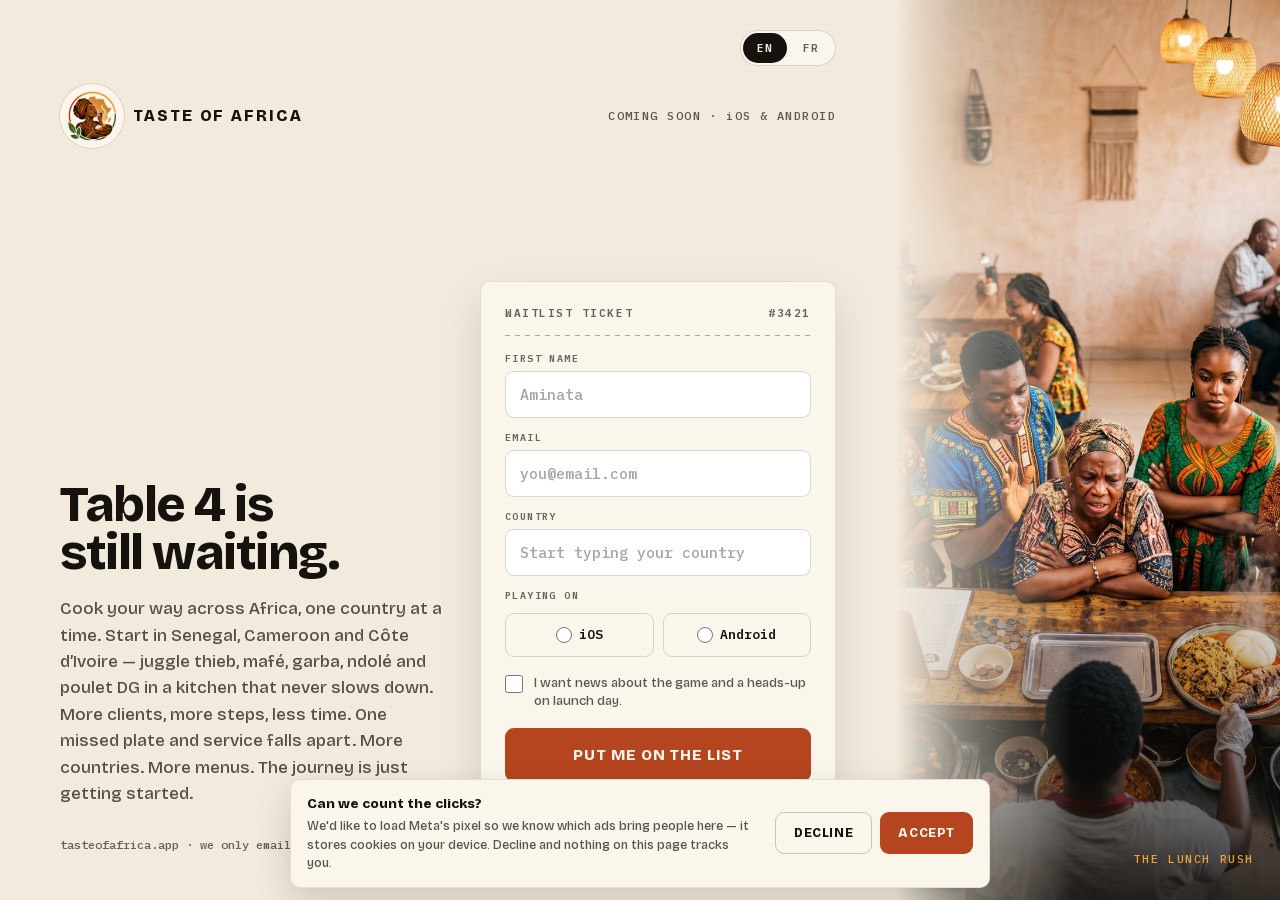
==== commit 34f5a9b0: "Passage du site en thème clair Fond sable chaud (#F2EADC), ticket crème inchangé, champs blancs : tr" ====
--- a/index.html
+++ b/index.html
@@ -6,8 +6,8 @@
 <title>Taste of Africa — a mobile cooking game. Join the waitlist.</title>
 <meta name="description" content="Cook your way across Africa, one country at a time. Senegal, Cameroon, Côte d’Ivoire and more — thieb, mafé, garba, ndolé, poulet DG. Serve every plate before the table walks out. Coming soon on iOS and Android.">
 <link rel="canonical" href="https://tasteofafrica.app/">
-<meta name="theme-color" content="#12100D">
-<meta name="color-scheme" content="dark">
+<meta name="theme-color" content="#F2EADC">
+<meta name="color-scheme" content="light">
 
 <meta property="og:type" content="website">
 <meta property="og:site_name" content="Taste of Africa">
@@ -43,13 +43,16 @@
    ───────────────────────────────────────────────────────────── */
 
 :root {
-  --ink:        #12100D;   /* page background          */
-  --ink-warm:   #16120E;   /* text on paper            */
-  --cream:      #F7F2E8;   /* text on ink              */
-  --paper:      #FBF6EC;   /* the waitlist ticket      */
-  --amber:      #E8A33D;   /* accent / logo mark       */
+  /* Light theme. Three steps of warmth carry the hierarchy:
+     sand page → cream ticket → white input. */
+  --page:       #F2EADC;   /* page background — warm sand  */
+  --ink:        #16120E;   /* headings, primary text       */
+  --ink-warm:   #16120E;   /* text on paper (same ink)     */
+  --cream:      #F7F2E8;   /* text laid over the photograph */
+  --paper:      #FBF6EC;   /* the waitlist ticket          */
+  --amber:      #E8A33D;   /* accent, over imagery only    */
   --amber-hi:   #F5B455;
-  --rust:       #B4451F;   /* primary action           */
+  --rust:       #B4451F;   /* primary action, and links    */
   --rust-hi:    #C9552C;
 
   --display: 'Bricolage Grotesque', system-ui, -apple-system, sans-serif;
@@ -64,19 +67,19 @@
 
 body {
   margin: 0;
-  background: var(--ink);
-  color: var(--cream);
+  background: var(--page);
+  color: var(--ink);
   font-family: var(--display);
   font-weight: 500;
   -webkit-font-smoothing: antialiased;
   -webkit-tap-highlight-color: transparent;
 }
 
-a { color: var(--amber); text-decoration: none; }
-a:hover { color: var(--amber-hi); }
+a { color: var(--rust); text-decoration: none; }
+a:hover { color: var(--rust-hi); }
 
 :focus-visible {
-  outline: 2px solid var(--amber);
+  outline: 2px solid var(--rust);
   outline-offset: 3px;
   border-radius: 4px;
 }
@@ -126,9 +129,9 @@
   display: flex;
   gap: 2px;
   padding: 2px;
-  border: 1px solid rgba(247, 242, 232, .16);
+  border: 1px solid rgba(22, 18, 14, .14);
   border-radius: 999px;
-  background: rgba(18, 16, 13, .4);
+  background: rgba(255, 255, 255, .55);
 }
 
 .langswitch__btn {
@@ -138,15 +141,15 @@
   border: none;
   border-radius: 999px;
   background: transparent;
-  color: rgba(247, 242, 232, .55);
+  color: rgba(22, 18, 14, .66);
   font: 600 10.5px/1 var(--mono);
   letter-spacing: .1em;
   cursor: pointer;
 }
-.langswitch__btn:hover { color: var(--cream); }
+.langswitch__btn:hover { color: var(--ink); }
 .langswitch__btn[aria-pressed="true"] {
-  background: var(--cream);
-  color: var(--ink);
+  background: var(--ink);
+  color: var(--page);
 }
 
 /* ── masthead ──────────────────────────────────────────────── */
@@ -168,6 +171,7 @@
   flex: none;
   display: block;
   border-radius: 50%;
+  box-shadow: 0 0 0 1px rgba(22, 18, 14, .10);
 }
 
 .wordmark__text {
@@ -183,7 +187,7 @@
 .launch-badge {
   font: 500 10px/1 var(--mono);
   letter-spacing: .1em;
-  color: rgba(247, 242, 232, .55);
+  color: rgba(22, 18, 14, .68);
   text-align: right;
 }
 .launch-badge .badge-long { display: none; }
@@ -199,8 +203,8 @@
   position: relative;
   border-radius: 22px;
   overflow: hidden;
-  border: 1px solid rgba(247, 242, 232, .12);
-  background: #000;
+  border: 1px solid rgba(22, 18, 14, .12);
+  background: var(--page);
 }
 
 .reel__video {
@@ -209,7 +213,7 @@
   height: 268px;
   object-fit: cover;
   object-position: 50% 45%;
-  background: #000;
+  background: var(--page);
 }
 
 .reel__scrim {
@@ -250,7 +254,7 @@
 .lede p {
   margin: 10px 0 0;
   font: 500 14.5px/1.55 var(--display);
-  color: rgba(247, 242, 232, .66);
+  color: rgba(22, 18, 14, .72);
   text-wrap: pretty;
 }
 
@@ -264,7 +268,8 @@
   color: var(--ink-warm);
   border-radius: 8px;
   padding: 20px 18px 18px;
-  box-shadow: 0 14px 34px rgba(0, 0, 0, .35);
+  border: 1px solid rgba(22, 18, 14, .10);
+  box-shadow: 0 12px 30px rgba(22, 18, 14, .10);
 }
 
 .ticket__head {
@@ -273,7 +278,7 @@
   justify-content: space-between;
   font: 600 10.5px/1 var(--mono);
   letter-spacing: .14em;
-  color: rgba(22, 18, 14, .55);
+  color: rgba(22, 18, 14, .66);
 }
 
 .ticket__head h2 {
@@ -297,7 +302,8 @@
   padding-inline: 0;
   font: 600 9.5px/1 var(--mono);
   letter-spacing: .14em;
-  color: rgba(22, 18, 14, .5);
+  /* .5 measured 3.45:1 on the cream card — under the AA floor for 9.5px */
+  color: rgba(22, 18, 14, .64);
   text-transform: uppercase;
   padding: 0;
 }
@@ -507,7 +513,7 @@
   grid-area: colophon;
   margin: 0;
   font: 500 10.5px/1.4 var(--mono);
-  color: rgba(247, 242, 232, .48);
+  color: rgba(22, 18, 14, .68);
   text-align: center;
 }
 .colophon .colophon-long { display: none; }
@@ -553,7 +559,7 @@
     height: 100vh;
     height: 100dvh;
     overflow: hidden;
-    background: #000;
+    background: var(--page);
   }
   .reel__frame { position: absolute; inset: 0; border: none; border-radius: 0; }
   .reel__video {
@@ -565,11 +571,22 @@
   .reel__scrim {
     inset: 0;
     height: auto;
+    /* left edge melts into the sand column; the foot stays dark so the
+       amber caption keeps its contrast against the photograph */
     background:
-      linear-gradient(90deg, rgba(18, 16, 13, .72) 0%, rgba(18, 16, 13, .06) 34%, rgba(18, 16, 13, 0) 70%),
-      linear-gradient(180deg, rgba(18, 16, 13, 0) 60%, rgba(18, 16, 13, .88) 100%);
+      linear-gradient(90deg, var(--page) 0%, rgba(242, 234, 220, .55) 16%, rgba(242, 234, 220, 0) 46%),
+      linear-gradient(180deg, rgba(18, 16, 13, 0) 62%, rgba(18, 16, 13, .82) 100%);
   }
-  .reel__label { left: 26px; bottom: 26px; font-size: 11.5px; letter-spacing: .14em; }
+  /* the left edge of the panel now fades into the sand page, so an amber
+     caption placed there has nothing to sit on — it moves to the right,
+     where the photograph keeps its full density */
+  .reel__label {
+    left: auto;
+    right: 26px;
+    bottom: 24px;
+    font-size: 11.5px;
+    letter-spacing: .14em;
+  }
 
   .masthead { padding: 18px var(--gutter) 0; }
   .wordmark__mark { width: 64px; height: 64px; }
@@ -591,14 +608,13 @@
     font-size: clamp(40px, 3.9vw, 60px);
     line-height: .96;
     letter-spacing: -.03em;
-    text-shadow: 0 2px 30px rgba(0, 0, 0, .5);
   }
   .lede h1 .break-mobile { display: none; }
   .lede p {
     margin-top: 20px;
     font-size: 17px;
     max-width: 420px;
-    color: rgba(247, 242, 232, .78);
+    color: rgba(22, 18, 14, .72);
   }
 
   .ticket {
@@ -607,7 +623,7 @@
     max-width: 400px;
     border-radius: 10px;
     padding: 26px 24px 24px;
-    box-shadow: 0 26px 64px rgba(0, 0, 0, .6);
+    box-shadow: 0 18px 44px rgba(22, 18, 14, .12);
   }
   .ticket__head { font-size: 11px; }
   .ticket__perf { margin: 16px 0 18px; }
@@ -630,7 +646,7 @@
     padding: 0 var(--gutter) 46px;
     text-align: left;
     font-size: 12px;
-    color: rgba(247, 242, 232, .55);
+    color: rgba(22, 18, 14, .64);
   }
   .colophon .colophon-long { display: inline; }
 }
@@ -680,7 +696,8 @@
   color: var(--ink-warm);
   border-radius: 10px;
   padding: 16px 16px 14px;
-  box-shadow: 0 18px 44px rgba(0, 0, 0, .5);
+  border: 1px solid rgba(22, 18, 14, .10);
+  box-shadow: 0 14px 36px rgba(22, 18, 14, .16);
   display: flex;
   flex-direction: column;
   gap: 12px;
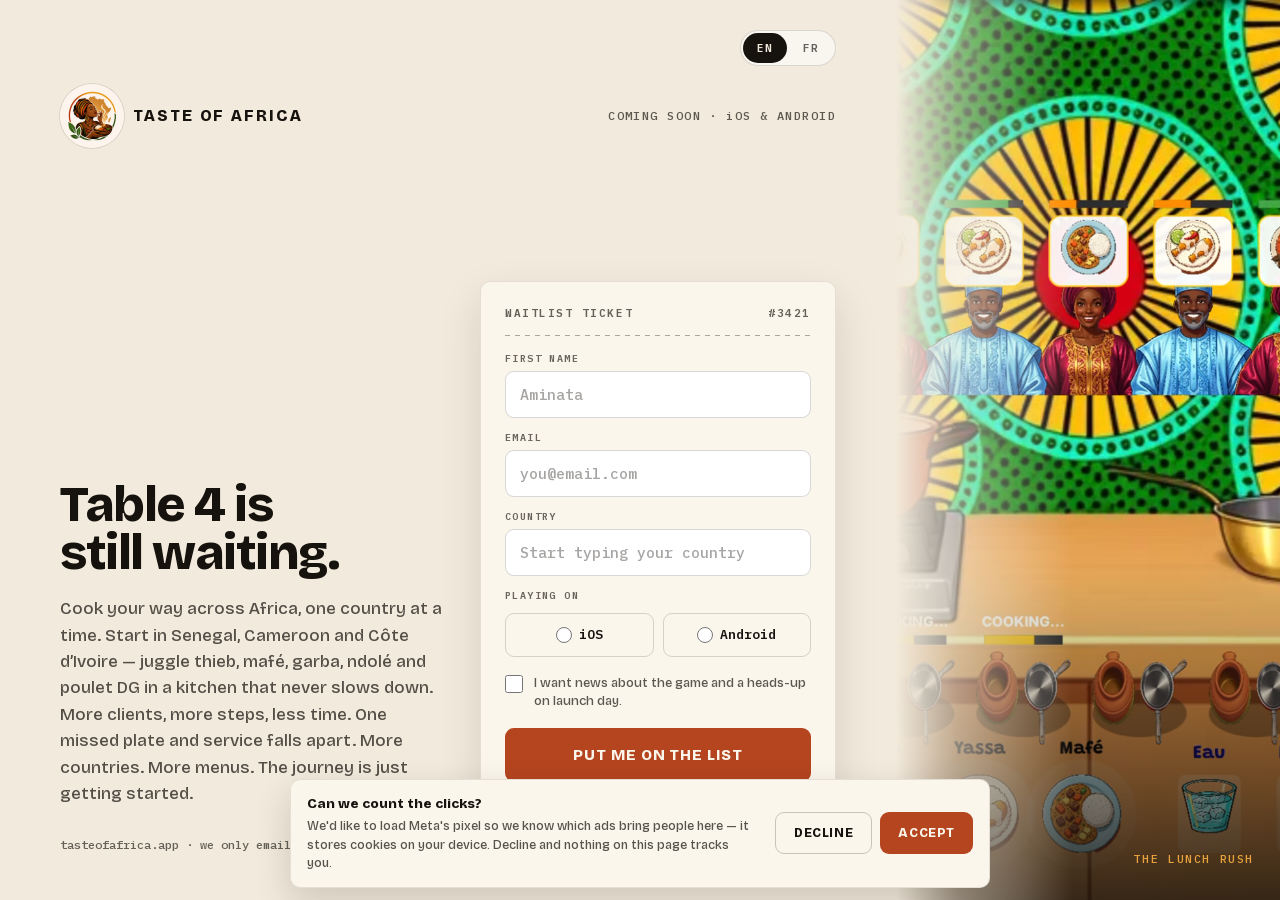
==== commit 1766fc18: "La boucle de gameplay remplace la photo du bandeau Trois cuisines s'enchaînent en 12,7 s, muettes et" ====
--- a/index.html
+++ b/index.html
@@ -30,7 +30,7 @@
 <link rel="icon" href="assets/favicon-192.png" sizes="192x192" type="image/png">
 <link rel="apple-touch-icon" href="assets/apple-touch-icon.png">
 <link rel="preload" as="image" href="assets/logo.png">
-<link rel="preload" as="image" href="assets/hero.jpg">
+<link rel="preload" as="image" href="assets/reel-poster.jpg">
 
 <link rel="preload" as="font" type="font/woff2" href="assets/fonts/bricolage-grotesque-latin.woff2" crossorigin>
 <link rel="preload" as="font" type="font/woff2" href="assets/fonts/ibm-plex-mono-500-latin.woff2" crossorigin>
@@ -212,7 +212,9 @@
   width: 100%;
   height: 268px;
   object-fit: cover;
-  object-position: 50% 45%;
+  /* the band that shows on a phone: the queue of customers and their
+     order tickets, with the pots along the bottom edge */
+  object-position: 50% 32%;
   background: var(--page);
 }
 
@@ -782,14 +784,17 @@
 
   <div class="reel">
     <div class="reel__frame">
-      <img
+      <video
         class="reel__video"
-        src="assets/hero.jpg"
-        width="960" height="1538"
-        fetchpriority="high"
-        decoding="async"
-        data-i18n-alt="heroAlt"
-        alt="Customers crowding the counter of a West African restaurant, waiting for their orders">
+        poster="assets/reel-poster.jpg"
+        width="864" height="1384"
+        autoplay muted loop playsinline preload="metadata"
+        disablepictureinpicture
+        data-i18n-aria="heroAlt"
+        aria-label="Customers crowding the counter of a West African restaurant, waiting for their orders">
+        <source src="assets/reel.webm" type="video/webm">
+        <source src="assets/reel.mp4" type="video/mp4">
+      </video>
       <div class="reel__scrim" aria-hidden="true"></div>
       <p class="reel__label" data-i18n="reelLabel">THE LUNCH RUSH</p>
     </div>
@@ -1681,5 +1686,21 @@
   applyLang(lang);
 })();
 </script>
+
+<script>
+/* the hero loop is decoration: hold it on its poster frame for anyone who
+   asked their system to keep motion down */
+(function () {
+  var reel = document.querySelector('video.reel__video');
+  if (!reel || !window.matchMedia) return;
+  var quiet = window.matchMedia('(prefers-reduced-motion: reduce)');
+  function apply() {
+    if (quiet.matches) { reel.removeAttribute('autoplay'); reel.pause(); }
+    else { reel.play().catch(function () {}); }
+  }
+  apply();
+  if (quiet.addEventListener) quiet.addEventListener('change', apply);
+})();
+</script>
 </body>
 </html>
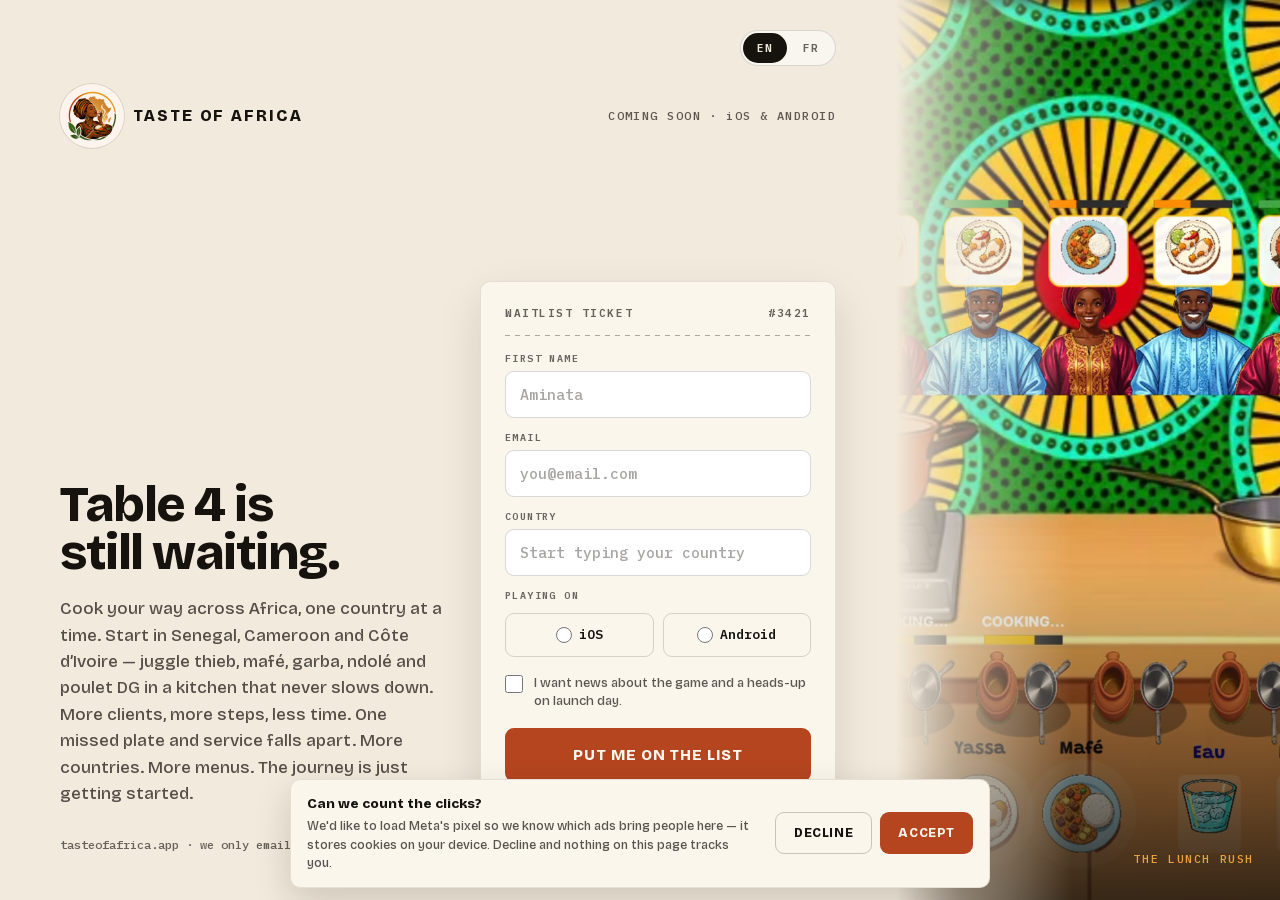
==== commit b72ee6c9: "Rappel « regarde dans tes spams » après inscription Le double opt-in de MailerLite fait dépendre l'i" ====
--- a/index.html
+++ b/index.html
@@ -498,12 +498,18 @@
   padding: 6px 0 4px;
 }
 .done__title { font: 800 20px/1.15 var(--display); }
-.done__body { font: 500 13.5px/1.5 var(--display); color: rgba(22, 18, 14, .65); }
+.done__body { font: 500 13.5px/1.5 var(--display); color: rgba(22, 18, 14, .68); }
+
+.done__hint {
+  margin-top: 10px;
+  font: 500 12px/1.45 var(--display);
+  color: rgba(22, 18, 14, .62);
+}
 .done__stamp {
   margin-top: 6px;
   font: 600 10px/1 var(--mono);
   letter-spacing: .14em;
-  color: rgba(22, 18, 14, .45);
+  color: rgba(22, 18, 14, .6);
 }
 
 .ticket[data-state="open"] .done,
@@ -1133,6 +1139,7 @@
       <div class="done" role="status" aria-live="polite">
         <p class="done__title" data-i18n="doneTitle">Order in.</p>
         <p class="done__body" data-i18n="doneBody">One last step: open the email we just sent and confirm. Then we'll write the day the restaurant opens its doors.</p>
+        <p class="done__hint" data-i18n="doneHint">Nothing after a minute? Look in your spam folder — that first email often lands there.</p>
         <p class="done__stamp" data-i18n="doneStamp">SERVED · THANK YOU</p>
       </div>
     </section>
@@ -1223,6 +1230,7 @@
       doneTitle:    'Order in.',
       doneTitleName:'Order in, {name}.',
       doneBody:     "One last step: open the email we just sent and confirm. Then we'll write the day the restaurant opens its doors.",
+      doneHint:     'Nothing after a minute? Look in your spam folder — that first email often lands there.',
       doneStamp:    'SERVED · THANK YOU',
       colophon:     'tasteofafrica.app<span class="colophon-long"> · we only email about the game</span> · unsubscribe anytime',
       cookieTitle:  'Can we count the clicks?',
@@ -1265,6 +1273,7 @@
       doneTitle:    'Commande passée.',
       doneTitleName:'Commande passée, {name}.',
       doneBody:     'Dernière étape : ouvre l’e-mail qu’on vient de t’envoyer et confirme. On t’écrit ensuite le jour où le restaurant ouvre ses portes.',
+      doneHint:     'Rien au bout d’une minute ? Regarde dans tes spams, ce premier e-mail y atterrit souvent.',
       doneStamp:    'SERVI · MERCI',
       colophon:     'tasteofafrica.app<span class="colophon-long"> · on n’écrit que pour parler du jeu</span> · désinscription à tout moment',
       cookieTitle:  'On peut compter les clics ?',
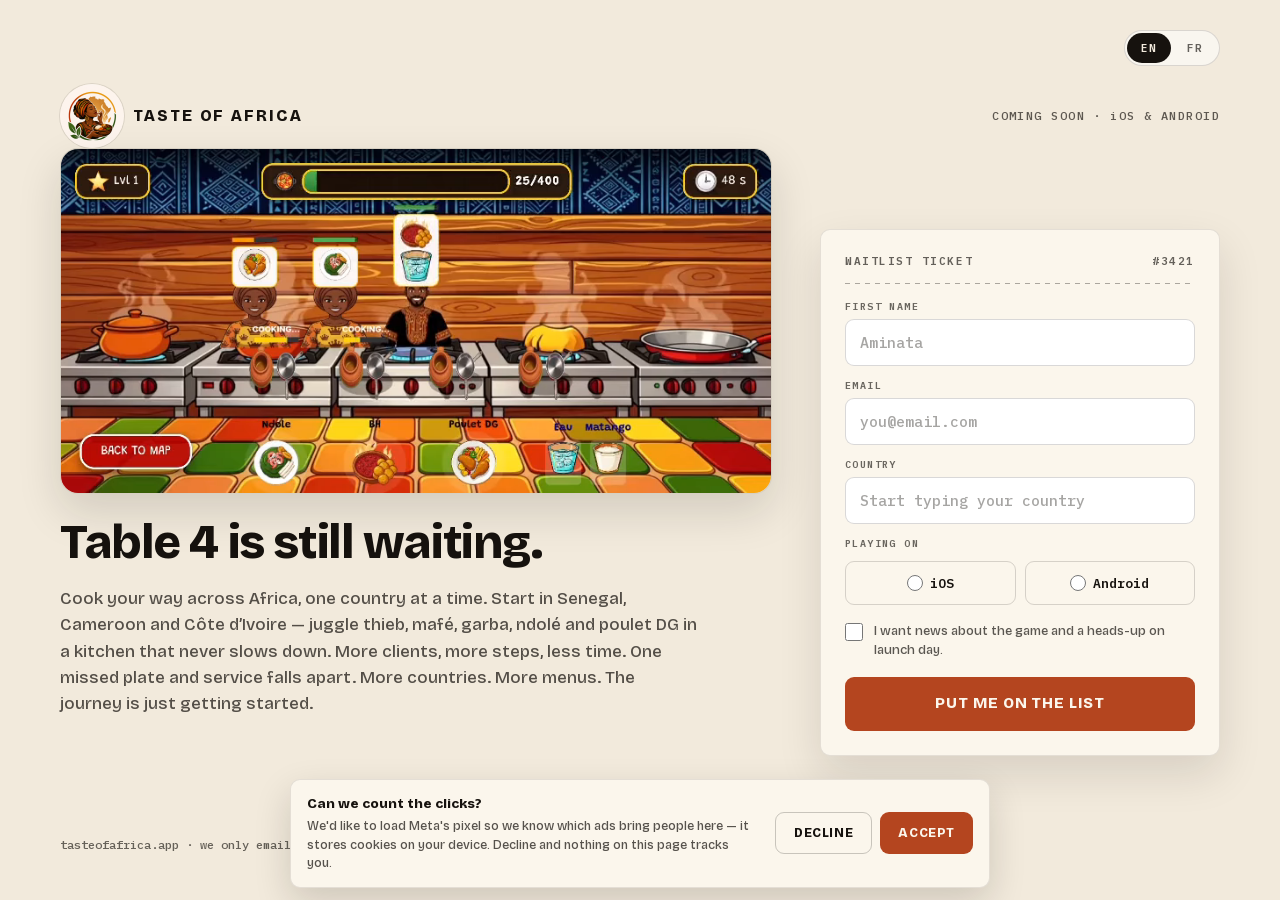
==== commit 455ae52a: "Compilation de gameplay paysage dans le bandeau, priorité mobile Nouvelle boucle muette de 14,9 s ti" ====
--- a/index.html
+++ b/index.html
@@ -210,7 +210,8 @@
 .reel__video {
   display: block;
   width: 100%;
-  height: 268px;
+  height: auto;
+  aspect-ratio: 808 / 392;
   object-fit: cover;
   /* the band that shows on a phone: the queue of customers and their
      order tickets, with the pots along the bottom edge */
@@ -761,6 +762,63 @@
 @media (prefers-reduced-motion: reduce) {
   * { animation-duration: .01ms !important; transition-duration: .01ms !important; }
 }
+
+/* ─────────────────────────────────────────────────────────────
+   Gameplay compilation (808×392, landscape) — since 2026-09-12.
+   Everything above was laid out for a portrait clip; these rules
+   come last on purpose and win.
+
+   MOBILE, the priority: the clip runs edge to edge (375×182 on a
+   375px phone) — breaking out of the gutters buys 12% more height
+   without cropping a single station.
+
+   DESKTOP: the game sits in the middle column at full width
+   (710×344 at 1280px), the waitlist ticket is docked on the right,
+   and the submit button stays above the fold. A full-width band was
+   tried and measured worse: its crop lost the score bar and the dish
+   buttons, and it pushed the button below the fold.
+   ───────────────────────────────────────────────────────────── */
+
+@media (max-width: 899px) {
+  .reel { margin-left: calc(-1 * var(--gutter)); margin-right: calc(-1 * var(--gutter)); }
+  .reel__frame { border-radius: 0; border-left: none; border-right: none; }
+}
+
+@media (min-width: 900px) {
+  .shell {
+    padding: 0 var(--gutter);
+    column-gap: 48px;
+    grid-template-columns: minmax(0, 1fr) 400px;
+    grid-template-rows: auto auto auto 1fr auto;
+    grid-template-areas:
+      "topbar   topbar"
+      "masthead masthead"
+      "reel     ticket"
+      "lede     ticket"
+      "colophon colophon";
+  }
+  .topbar, .masthead, .colophon { padding-left: 0; padding-right: 0; }
+  .body { display: contents; }
+  .lede { grid-area: lede; max-width: none; padding-top: 26px; }
+  .lede h1 { font-size: clamp(40px, 3.7vw, 56px); }
+  .lede p { max-width: 640px; }
+  .ticket { grid-area: ticket; align-self: center; justify-self: end; width: 100%; max-width: 400px; }
+
+  .reel {
+    position: relative; top: auto; height: auto; align-self: start;
+    overflow: visible; background: none;
+  }
+  .reel__frame {
+    position: relative; inset: auto;
+    border-radius: 18px; overflow: hidden;
+    border: 1px solid rgba(22, 18, 14, .12);
+    box-shadow: 0 18px 44px rgba(22, 18, 14, .14);
+  }
+  .reel__video {
+    width: 100%; height: auto; max-height: 46vh;
+    aspect-ratio: 808 / 392; object-fit: cover;
+  }
+}
 </style>
 </head>
 
@@ -793,7 +851,7 @@
       <video
         class="reel__video"
         poster="assets/reel-poster.jpg"
-        width="864" height="1384"
+        width="808" height="392"
         autoplay muted loop playsinline preload="metadata"
         disablepictureinpicture
         data-i18n-aria="heroAlt"
@@ -801,8 +859,6 @@
         <source src="assets/reel.webm" type="video/webm">
         <source src="assets/reel.mp4" type="video/mp4">
       </video>
-      <div class="reel__scrim" aria-hidden="true"></div>
-      <p class="reel__label" data-i18n="reelLabel">THE LUNCH RUSH</p>
     </div>
   </div>
 
@@ -1209,7 +1265,6 @@
       badgeShort:   'COMING SOON',
       badgeLong:    'COMING SOON · iOS & ANDROID',
       heroAlt:      'Customers crowding the counter of a West African restaurant, waiting for their orders',
-      reelLabel:    'THE LUNCH RUSH',
       /* non-breaking space: "Table 4" must never split across lines */
       headline:     'Table&nbsp;4 is<br class="break-mobile"> still waiting.',
       lede:         'Cook your way across Africa, one country at a time. Start in Senegal, Cameroon and Côte d\u2019Ivoire — juggle thieb, mafé, garba, ndolé and poulet DG in a kitchen that never slows down. More clients, more steps, less time. One missed plate and service falls apart. More countries. More menus. The journey is just getting started.',
@@ -1253,7 +1308,6 @@
       badgeShort:   'OUVERTURE IMMINENTE',
       badgeLong:    'OUVERTURE IMMINENTE · iOS & ANDROID',
       heroAlt:      'Des clients pressés au comptoir d’un restaurant ouest-africain, attendant leur commande',
-      reelLabel:    'LE COUP DE FEU',
       headline:     'La table&nbsp;4<br class="break-mobile"> attend toujours.',
       lede:         'Cuisine à travers l\u2019Afrique, un pays après l\u2019autre. Ça commence au Sénégal, au Cameroun et en Côte d\u2019Ivoire — enchaîne thieb, mafé, garba, ndolé et poulet DG dans une cuisine qui ne ralentit jamais. Plus de clients, plus d\u2019étapes, moins de temps. Un plat manqué et le service s\u2019écroule. D\u2019autres pays. D\u2019autres menus. Le voyage ne fait que commencer.',
       ticketHead:   'TICKET D’ATTENTE',
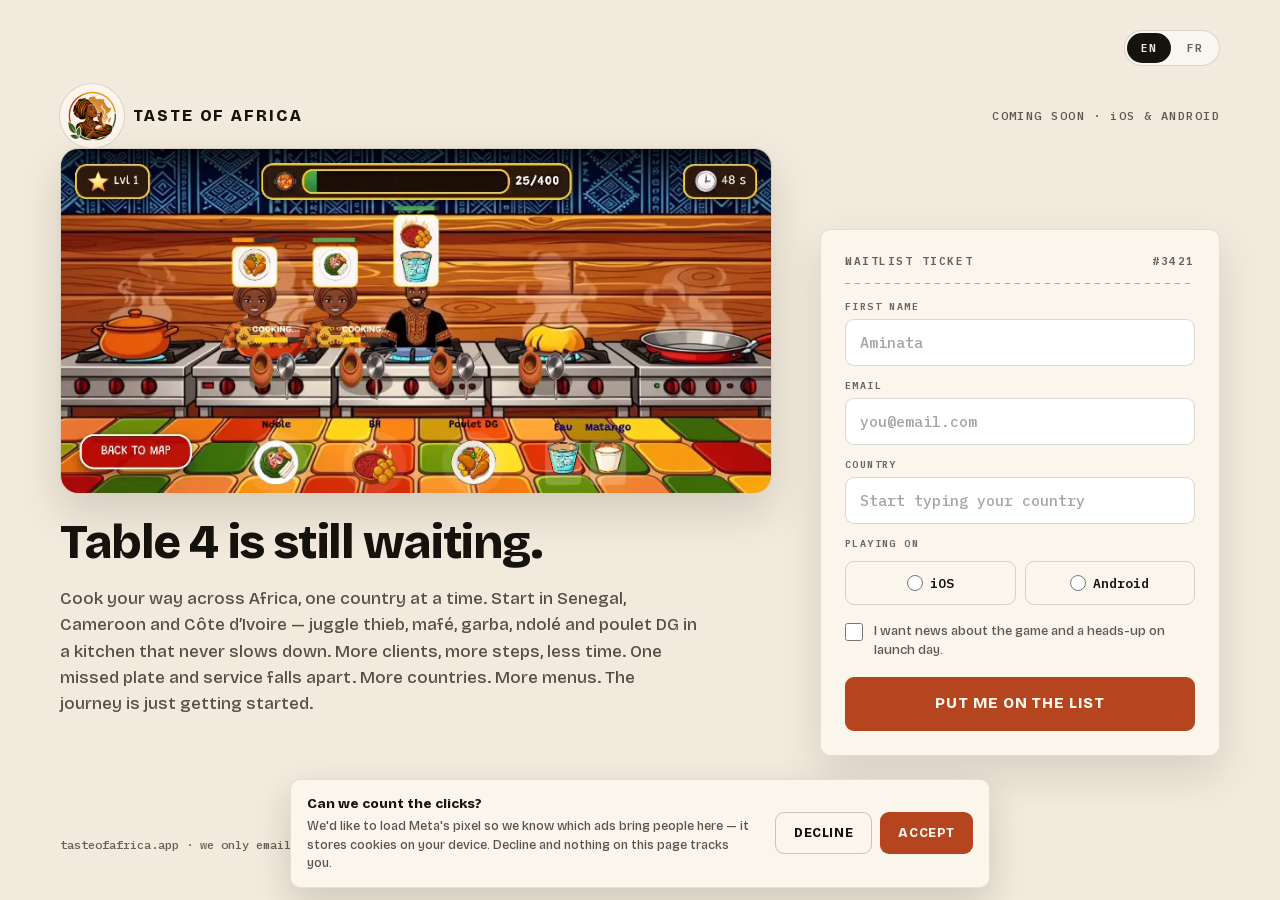
==== commit ab6b22fb: "Fichiers du bandeau renommés : le cache servait l'ancienne vidéo reel.webm/mp4/poster gardaient le m" ====
--- a/index.html
+++ b/index.html
@@ -30,7 +30,7 @@
 <link rel="icon" href="assets/favicon-192.png" sizes="192x192" type="image/png">
 <link rel="apple-touch-icon" href="assets/apple-touch-icon.png">
 <link rel="preload" as="image" href="assets/logo.png">
-<link rel="preload" as="image" href="assets/reel-poster.jpg">
+<link rel="preload" as="image" href="assets/gameplay-2026-09-12-poster.jpg">
 
 <link rel="preload" as="font" type="font/woff2" href="assets/fonts/bricolage-grotesque-latin.woff2" crossorigin>
 <link rel="preload" as="font" type="font/woff2" href="assets/fonts/ibm-plex-mono-500-latin.woff2" crossorigin>
@@ -850,14 +850,14 @@
     <div class="reel__frame">
       <video
         class="reel__video"
-        poster="assets/reel-poster.jpg"
+        poster="assets/gameplay-2026-09-12-poster.jpg"
         width="808" height="392"
         autoplay muted loop playsinline preload="metadata"
         disablepictureinpicture
         data-i18n-aria="heroAlt"
         aria-label="Customers crowding the counter of a West African restaurant, waiting for their orders">
-        <source src="assets/reel.webm" type="video/webm">
-        <source src="assets/reel.mp4" type="video/mp4">
+        <source src="assets/gameplay-2026-09-12.webm" type="video/webm">
+        <source src="assets/gameplay-2026-09-12.mp4" type="video/mp4">
       </video>
     </div>
   </div>
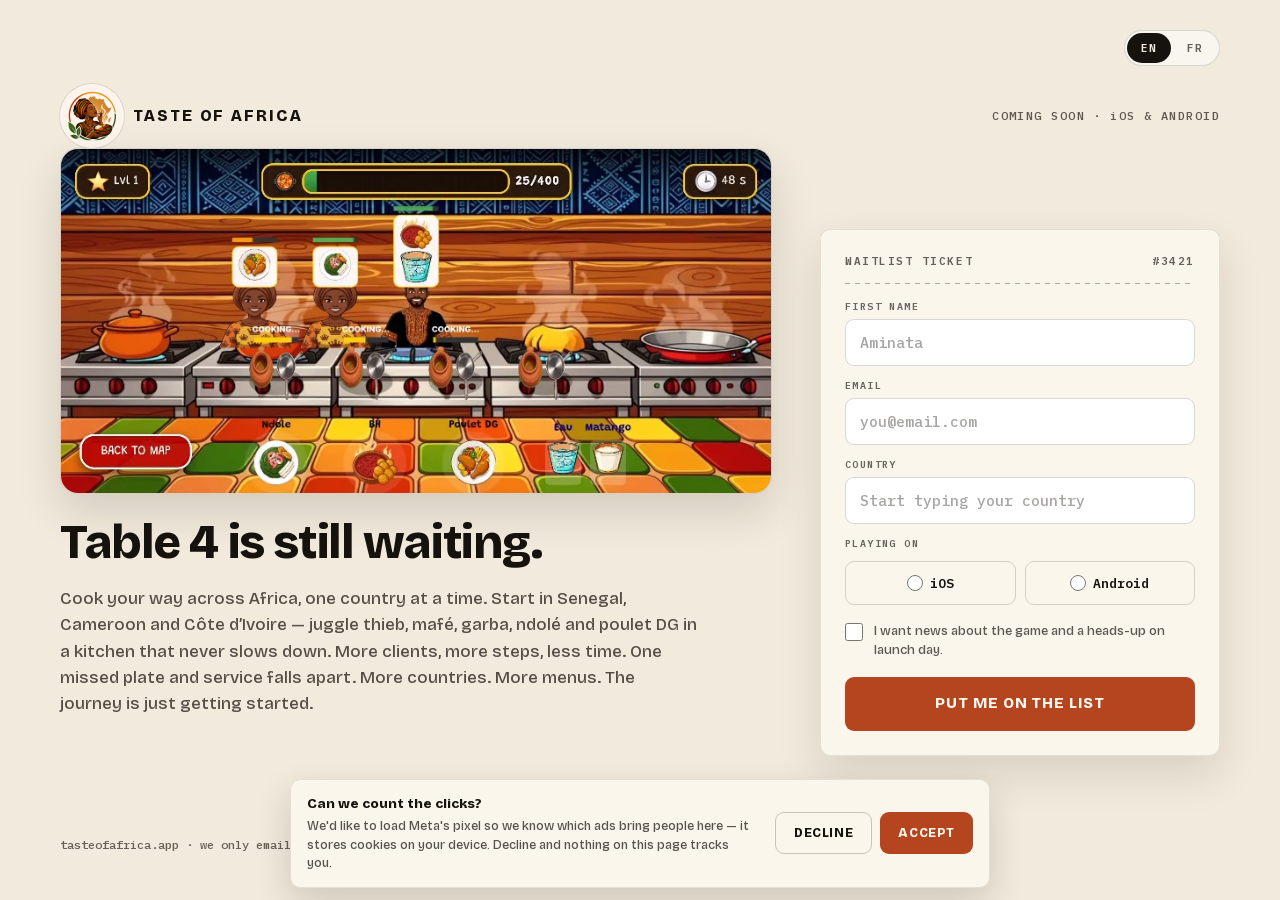
==== commit 7fd6e5ed: "Bandeau : image animée AVIF au lieu d'une vidéo, et plus aucun rognage La vidéo pouvait afficher un " ====
--- a/index.html
+++ b/index.html
@@ -30,7 +30,7 @@
 <link rel="icon" href="assets/favicon-192.png" sizes="192x192" type="image/png">
 <link rel="apple-touch-icon" href="assets/apple-touch-icon.png">
 <link rel="preload" as="image" href="assets/logo.png">
-<link rel="preload" as="image" href="assets/gameplay-2026-09-12-poster.jpg">
+<link rel="preload" as="image" href="assets/gameplay-2026-09-13.avif" type="image/avif">
 
 <link rel="preload" as="font" type="font/woff2" href="assets/fonts/bricolage-grotesque-latin.woff2" crossorigin>
 <link rel="preload" as="font" type="font/woff2" href="assets/fonts/ibm-plex-mono-500-latin.woff2" crossorigin>
@@ -814,9 +814,13 @@
     border: 1px solid rgba(22, 18, 14, .12);
     box-shadow: 0 18px 44px rgba(22, 18, 14, .14);
   }
+  /* Never crop the game. Capping the HEIGHT with object-fit: cover cut
+     the score bar and BACK TO MAP on short screens; capping the WIDTH
+     instead keeps every pixel and the ticket above the fold. */
+  .reel__frame { max-width: calc(46vh * 808 / 392); }
   .reel__video {
-    width: 100%; height: auto; max-height: 46vh;
-    aspect-ratio: 808 / 392; object-fit: cover;
+    width: 100%; height: auto;
+    aspect-ratio: 808 / 392; object-fit: contain;
   }
 }
 </style>
@@ -848,17 +852,21 @@
 
   <div class="reel">
     <div class="reel__frame">
-      <video
-        class="reel__video"
-        poster="assets/gameplay-2026-09-12-poster.jpg"
-        width="808" height="392"
-        autoplay muted loop playsinline preload="metadata"
-        disablepictureinpicture
-        data-i18n-aria="heroAlt"
-        aria-label="Customers crowding the counter of a West African restaurant, waiting for their orders">
-        <source src="assets/gameplay-2026-09-12.webm" type="video/webm">
-        <source src="assets/gameplay-2026-09-12.mp4" type="video/mp4">
-      </video>
+      <!-- An animated AVIF, not a <video>: an image animation starts on
+           arrival everywhere — no play button, not even in iPhone Low Power
+           Mode, which blocks video autoplay. 752 kB, lighter than the MP4
+           (1.1 MB) and the equivalent GIF (6.0 MB). Browsers without
+           animated AVIF get the still poster. -->
+      <picture>
+        <source srcset="assets/gameplay-2026-09-13.avif" type="image/avif">
+        <img
+          class="reel__video"
+          src="assets/gameplay-2026-09-12-poster.jpg"
+          width="808" height="392"
+          decoding="async" fetchpriority="high"
+          data-i18n-alt="heroAlt"
+          alt="Customers crowding the counter of a West African restaurant, waiting for their orders">
+      </picture>
     </div>
   </div>
 
@@ -1750,20 +1758,5 @@
 })();
 </script>
 
-<script>
-/* the hero loop is decoration: hold it on its poster frame for anyone who
-   asked their system to keep motion down */
-(function () {
-  var reel = document.querySelector('video.reel__video');
-  if (!reel || !window.matchMedia) return;
-  var quiet = window.matchMedia('(prefers-reduced-motion: reduce)');
-  function apply() {
-    if (quiet.matches) { reel.removeAttribute('autoplay'); reel.pause(); }
-    else { reel.play().catch(function () {}); }
-  }
-  apply();
-  if (quiet.addEventListener) quiet.addEventListener('change', apply);
-})();
-</script>
 </body>
 </html>
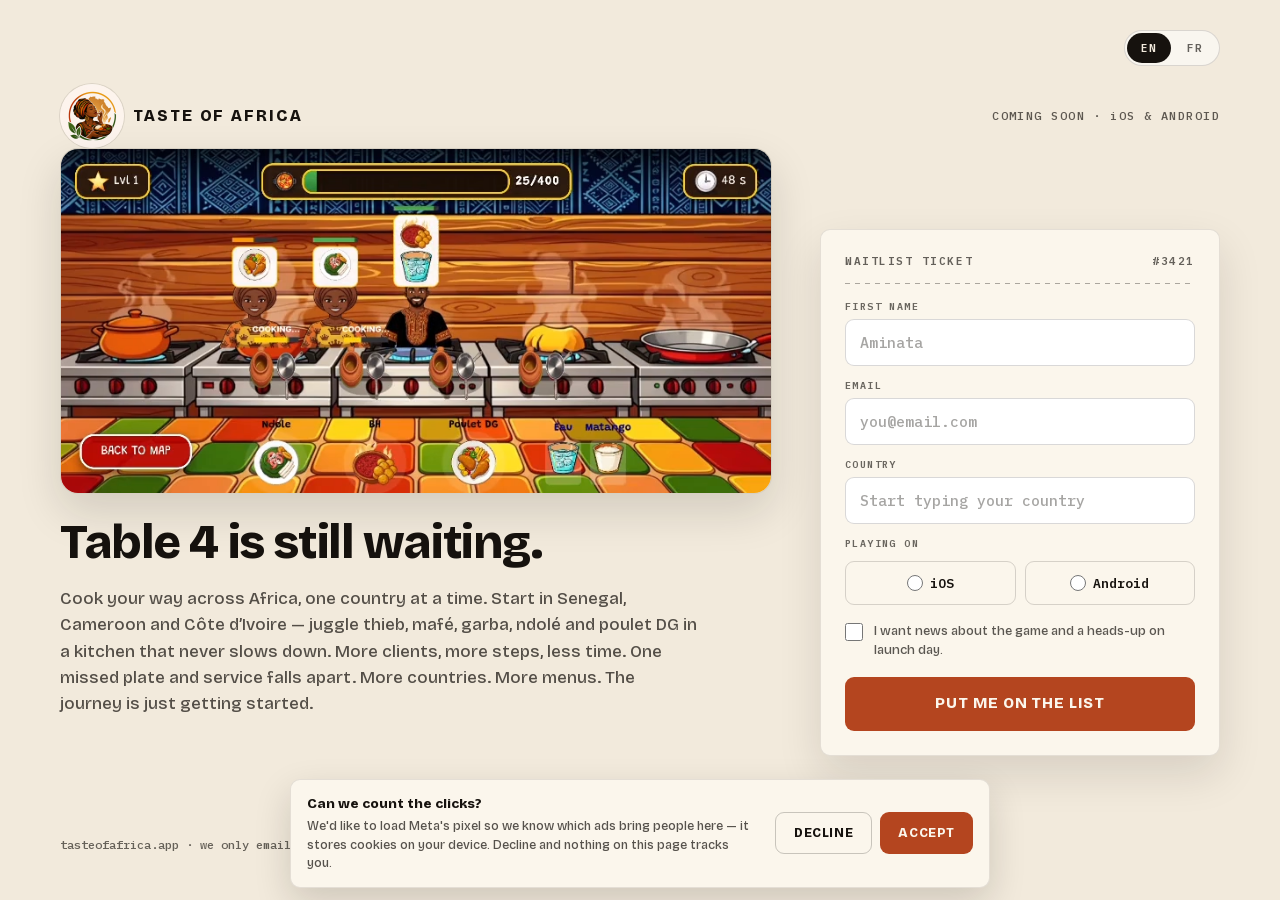
==== commit 8556827a: "Pixel Meta : nouveau compte publicitaire (1117915850892952) L'ancien pixel (4098993507059369) était " ====
--- a/index.html
+++ b/index.html
@@ -1606,7 +1606,7 @@
      never fires until the visitor says yes. Meta's <noscript> fallback
      image is deliberately left out: it would fire before any answer. */
 
-  var PIXEL_ID = '4098993507059369';
+  var PIXEL_ID = '1117915850892952';
   var CONSENT_KEY = 'toa-pixel-consent';
 
   var remember = function (value) {
